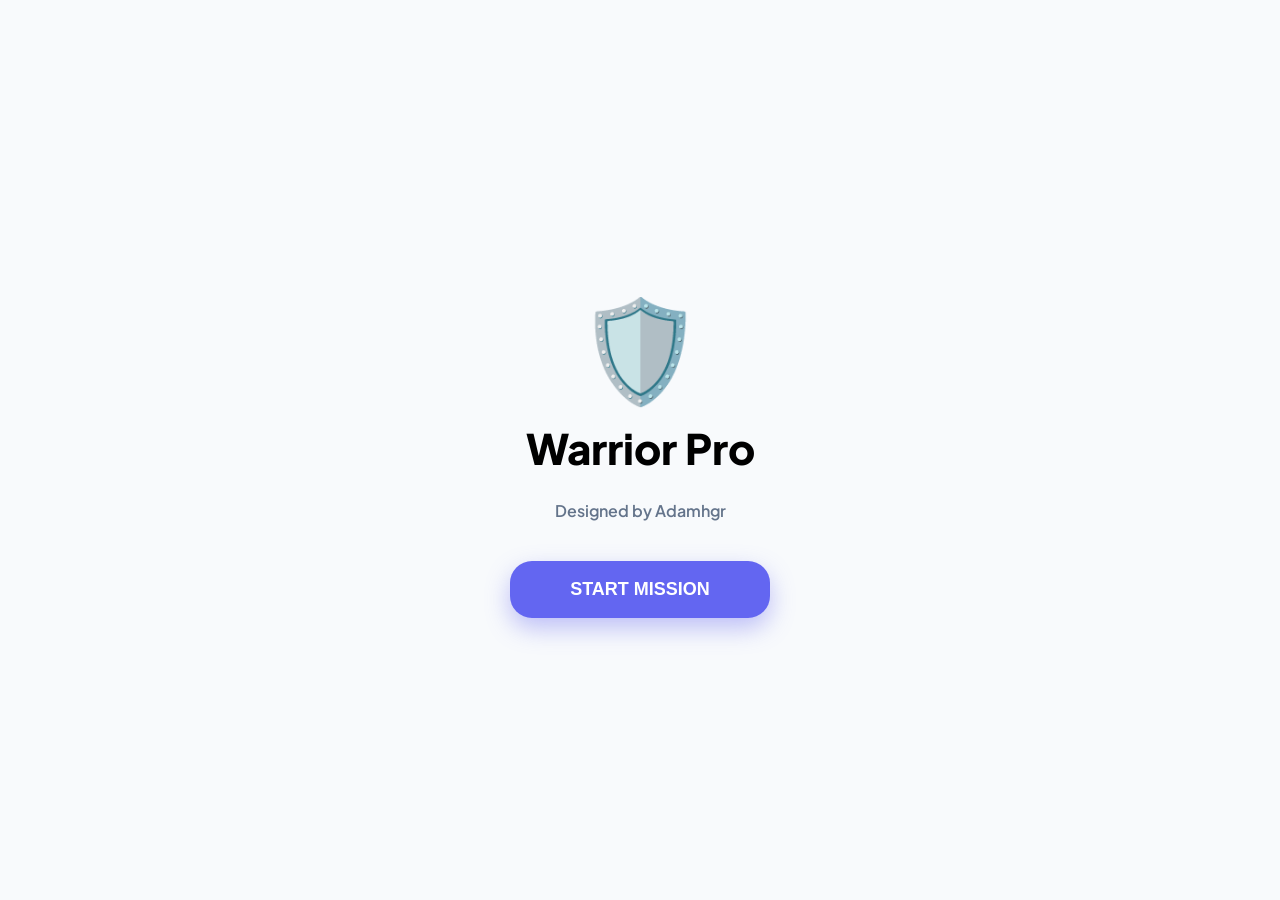
==== index.html @ fe3baeef "Rename Index.html to index.html" ====
<!DOCTYPE html>
<html lang="en" id="main-html">
<head>
    <meta charset="UTF-8">
    <meta name="viewport" content="width=device-width, initial-scale=1.0, maximum-scale=1.0, user-scalable=no, viewport-fit=cover">
    <title>Warrior Tasks Pro | Adamhgr</title>
    <link href="https://fonts.googleapis.com/css2?family=Plus+Jakarta+Sans:wght@400;600;700;800&display=swap" rel="stylesheet">
    <link rel="stylesheet" href="https://cdnjs.cloudflare.com/ajax/libs/animate.css/4.1.1/animate.min.css"/>
    <style>
        :root {
            --primary: #6366f1;
            --bg: #f8fafc;
            --card: #ffffff;
            --text-main: #0f172a;
            --text-sub: #64748b;
            --border: #e2e8f0;
            --success: #10b981;
            --danger: #ef4444;
        }

        .dark-theme {
            --bg: #0f172a;
            --card: #1e293b;
            --text-main: #f8fafc;
            --text-sub: #94a3b8;
            --border: #334155;
        }

        html, body {
            margin: 0; padding: 0; width: 100%; height: 100%;
            background-color: var(--bg); overflow: hidden; position: fixed;
            font-family: 'Plus Jakarta Sans', sans-serif; transition: 0.5s;
        }

        /* شاشة الترحيب */
        #welcome-screen {
            position: fixed; inset: 0; background: var(--bg); z-index: 10000;
            display: flex; flex-direction: column; justify-content: center; align-items: center;
            text-align: center; padding: 40px;
        }

        .btn-start { background: var(--primary); color: white; border: none; padding: 18px 60px; border-radius: 22px; font-size: 18px; font-weight: 800; cursor: pointer; box-shadow: 0 10px 25px rgba(99,102,241,0.4); }

        .app-shell { height: 100vh; display: flex; flex-direction: column; padding-top: env(safe-area-inset-top); }

        /* صفحة البريميوم */
        #premiumModal {
            position: fixed; inset: 0; background: linear-gradient(135deg, #4f46e5 0%, #7c3aed 100%);
            z-index: 5000; display: none; flex-direction: column; color: white; padding: 40px 20px; text-align: center; overflow-y: auto;
        }

        .premium-card { background: rgba(255, 255, 255, 0.15); backdrop-filter: blur(20px); border-radius: 35px; border: 1px solid rgba(255,255,255,0.3); padding: 30px; margin-top: 20px; }

        /* الفلاتر وشريط التقدم */
        .filter-wrapper { display: flex; gap: 10px; overflow-x: auto; padding: 10px 20px; scrollbar-width: none; }
        .chip { padding: 8px 20px; background: var(--card); border: 1px solid var(--border); border-radius: 14px; font-size: 12px; font-weight: 700; color: var(--text-sub); white-space: nowrap; transition: 0.3s; }
        .chip.active { background: var(--primary); color: white; border-color: var(--primary); transform: scale(1.1); }
        .progress-container { background: linear-gradient(135deg, #818cf8, #6366f1); padding: 22px; border-radius: 28px; color: white; margin: 0 20px 20px; box-shadow: 0 12px 30px rgba(99, 102, 241, 0.3); }
        .progress-bar-bg { background: rgba(255,255,255,0.2); height: 10px; border-radius: 10px; margin-top: 15px; overflow: hidden; }
        .progress-fill { background: white; height: 100%; border-radius: 10px; transition: width 1s ease; width: 0%; }

        /* المهام */
        .task-card { background: var(--card); border-radius: 24px; padding: 20px; margin: 0 20px 14px; display: flex; justify-content: space-between; align-items: center; border: 1px solid var(--border); transition: 0.4s ease; }

        /* النوافذ والتحكم */
        .nav { position: fixed; bottom: 0; width: 100%; height: 90px; background: var(--card); border-top: 1px solid var(--border); display: flex; justify-content: space-around; align-items: center; padding-bottom: env(safe-area-inset-bottom); z-index: 1000; }
        .nav-item { text-align: center; color: var(--text-sub); font-size: 11px; font-weight: 700; cursor: pointer; }
        .nav-item.active { color: var(--primary); transform: translateY(-5px); }

        .modal { display: none; position: fixed; inset: 0; background: rgba(0,0,0,0.6); z-index: 2000; align-items: flex-end; backdrop-filter: blur(5px); }
        .modal-content { background: var(--card); width: 100%; padding: 35px; border-radius: 40px 40px 0 0; box-sizing: border-box; color: var(--text-main); }

        input, select { width: 100%; padding: 16px; border-radius: 18px; border: 1px solid var(--border); background: var(--bg); color: var(--text-main); font-family: inherit; margin-top: 10px; outline: none; }

        .btn-done { background: var(--success); color: white; border: none; padding: 12px 24px; border-radius: 16px; font-size: 13px; font-weight: 800; cursor: pointer; }
        .fab { position: fixed; right: 25px; bottom: 120px; width: 68px; height: 68px; background: var(--primary); border-radius: 25px; display: flex; justify-content: center; align-items: center; color: white; font-size: 35px; box-shadow: 0 15px 35px rgba(99,102,241,0.4); z-index: 900; border: none; }

        /* الحقوق Adamhgr */
        .copyright {
            text-align: center; font-size: 10px; color: var(--text-sub); 
            font-weight: 700; margin-bottom: 100px; letter-spacing: 1px;
            opacity: 0.6;
        }

        #success-anim { position: fixed; top: 20%; left: 50%; transform: translateX(-50%); background: var(--success); color: white; padding: 18px 35px; border-radius: 50px; font-weight: 800; z-index: 9999; display: none; }
    </style>
</head>
<body>

    <div id="welcome-screen">
        <div class="welcome-logo animate__animated animate__bounceIn" style="font-size: 100px;">🛡️</div>
        <h1 class="animate__animated animate__fadeInUp" style="font-size: 42px; font-weight: 900; margin: 10px 0;">Warrior Pro</h1>
        <p class="animate__animated animate__fadeInUp animate__delay-1s" style="color: var(--text-sub); margin-bottom: 40px; font-weight: 600;">Designed by Adamhgr</p>
        <button class="btn-start animate__animated animate__zoomIn animate__delay-2s" onclick="startApp()">START MISSION</button>
    </div>

    <div id="success-anim" class="animate__animated">🔥 LEGENDARY! 🔥</div>

    <div class="app-shell" id="app-content" style="display:none;">
        <header style="padding: 35px 25px 15px;" class="animate__animated animate__fadeInDown">
            <span style="color: var(--primary); font-weight: 800; font-size: 12px; letter-spacing: 3px;">WARRIOR MODE ⚔️</span>
            <h1 style="margin:0; font-size: 34px; font-weight: 900; color: var(--text-main);">Missions</h1>
        </header>

        <div class="filter-wrapper animate__animated animate__fadeInRight">
            <div class="chip active" onclick="filterTasks('All', this)">All</div>
            <div class="chip" onclick="filterTasks('Work', this)">Work</div>
            <div class="chip" onclick="filterTasks('Health', this)">Health</div>
            <div class="chip" onclick="filterTasks('Study', this)">Study</div>
        </div>

        <div style="flex: 1; overflow-y: auto; padding-bottom: 20px;">
            <div class="progress-container animate__animated animate__zoomIn">
                <div style="display:flex; justify-content:space-between; font-weight: 900;">
                    <span>Conquest Rank</span>
                    <span id="progress-percent">0%</span>
                </div>
                <div class="progress-bar-bg"><div id="progress-fill" class="progress-fill"></div></div>
            </div>
            
            <div id="task-list"></div>

            <div class="copyright animate__animated animate__fadeIn">© 2026 ADAMHGR. ALL RIGHTS RESERVED.</div>
        </div>

        <button class="fab animate__animated animate__bounceInUp" onclick="showModal('addModal')">＋</button>

        <nav class="nav">
            <div class="nav-item active">🏠<br>Home</div>
            <div class="nav-item" onclick="togglePremium(true)">💎<br>Premium</div>
            <div class="nav-item" onclick="showModal('settingsModal')">⚙️<br>Settings</div>
        </nav>
    </div>

    <div id="premiumModal" class="animate__animated">
        <div style="text-align: left;"><button onclick="togglePremium(false)" style="background:none; border:none; color:white; font-size:45px;">×</button></div>
        <div style="font-size: 100px; margin-bottom: 20px;" class="animate__animated animate__pulse animate__infinite">👑</div>
        <h1 style="font-size: 45px; font-weight: 900;">Elite Warrior</h1>
        <div class="premium-card">
            <div style="font-size: 50px; font-weight: 900;">150 EGP</div>
            <p>Lifetime access for Adamhgr fans</p>
            <div style="background: rgba(255,255,255,0.2); padding: 25px; border-radius: 25px; margin: 25px 0;">
                <span style="font-size: 26px; font-weight: 900; display: block;">01062809046</span>
            </div>
            <button onclick="togglePremium(false)" style="width: 100%; background: white; color: #4f46e5; border: none; padding: 20px; border-radius: 20px; font-weight: 900;">Confirm Upgrade</button>
        </div>
    </div>

    <div id="addModal" class="modal"><div class="modal-content animate__animated animate__slideInUp">
        <h2 style="margin:0 0 10px; font-weight:900;">New Goal</h2>
        <input type="text" id="taskInput" placeholder="Mission Name">
        <select id="taskCat"><option value="General">General</option><option value="Work">Work</option><option value="Health">Health</option><option value="Study">Study</option></select>
        <input type="time" id="taskTime">
        <div style="display:flex; align-items:center; gap:12px; margin:25px 0;"><input type="checkbox" id="taskRepeat" style="width:24px; height:24px;"><label style="font-weight:700;">Daily Repeat</label></div>
        <button onclick="addTask()" style="background:var(--primary); color:white; width:100%; padding:20px; border:none; border-radius:20px; font-weight:900;">SET MISSION</button>
    </div></div>

    <div id="settingsModal" class="modal"><div class="modal-content">
        <h2>Settings</h2>
        <button onclick="toggleDark()" style="width:100%; padding:18px; border-radius:18px; border:1px solid var(--border); background:var(--bg); color:var(--text-main); font-weight:800; margin-bottom: 15px;">Change Theme</button>
        <button onclick="resetData()" style="width:100%; background:var(--danger); color:white; padding:18px; border-radius:18px; border:none; font-weight:800;">Wipe Data</button>
    </div></div>

    <script>
        let tasks = JSON.parse(localStorage.getItem('tasks_v13')) || [];
        let isDark = localStorage.getItem('isDarkV13') === 'true';
        let currentFilter = 'All';

        const playSuccessSound = () => {
            const context = new (window.AudioContext || window.webkitAudioContext)();
            const osc = context.createOscillator();
            const gain = context.createGain();
            osc.connect(gain); gain.connect(context.destination);
            osc.type = 'triangle';
            osc.frequency.setValueAtTime(523.25, context.currentTime);
            osc.frequency.exponentialRampToValueAtTime(880, context.currentTime + 0.1);
            gain.gain.setValueAtTime(0.1, context.currentTime);
            gain.gain.exponentialRampToValueAtTime(0.01, context.currentTime + 0.3);
            osc.start(); osc.stop(context.currentTime + 0.3);
        };

        window.onload = () => {
            if(isDark) document.getElementById('main-html').classList.add('dark-theme');
            if(localStorage.getItem('welcomed_v13')) {
                document.getElementById('welcome-screen').style.display = 'none';
                document.getElementById('app-content').style.display = 'flex';
            }
            render();
        };

        function startApp() {
            localStorage.setItem('welcomed_v13', 'true');
            const screen = document.getElementById('welcome-screen');
            screen.classList.add('animate__animated', 'animate__fadeOut');
            setTimeout(() => { screen.style.display = 'none'; document.getElementById('app-content').style.display = 'flex'; }, 600);
        }

        function showModal(id) { document.getElementById(id).style.display = 'flex'; }
        function hideModals() { document.querySelectorAll('.modal').forEach(m => m.style.display = 'none'); }

        function togglePremium(show) {
            const p = document.getElementById('premiumModal');
            if(show) { p.style.display = 'flex'; p.classList.add('animate__fadeInUp'); p.classList.remove('animate__fadeOutDown'); }
            else { p.classList.add('animate__fadeOutDown'); setTimeout(() => p.style.display = 'none', 500); }
        }

        function toggleDark() {
            isDark = !isDark;
            document.getElementById('main-html').classList.toggle('dark-theme');
            localStorage.setItem('isDarkV13', isDark);
            hideModals();
        }

        function filterTasks(cat, el) {
            currentFilter = cat;
            document.querySelectorAll('.chip').forEach(c => c.classList.remove('active'));
            el.classList.add('active');
            render();
        }

        function addTask() {
            const val = document.getElementById('taskInput').value;
            if(!val) return;
            tasks.push({ text: val, cat: document.getElementById('taskCat').value, time: document.getElementById('taskTime').value || '--:--', repeat: document.getElementById('taskRepeat').checked, done: false, id: Date.now() });
            document.getElementById('taskInput').value = '';
            hideModals();
            render();
        }

        function completeTask(id) {
            const idx = tasks.findIndex(t => t.id === id);
            tasks[idx].done = true;
            playSuccessSound();
            const anim = document.getElementById('success-anim');
            anim.style.display = 'block';
            anim.classList.add('animate__bounceIn');
            setTimeout(() => { 
                anim.classList.replace('animate__bounceIn', 'animate__fadeOutUp'); 
                setTimeout(() => { anim.style.display = 'none'; anim.classList.remove('animate__fadeOutUp'); }, 500); 
            }, 1200);
            render();
        }

        function deleteTask(id, el) {
            el.closest('.task-card').classList.add('animate__animated', 'animate__fadeOutRight');
            setTimeout(() => { tasks = tasks.filter(t => t.id !== id); render(); }, 400);
        }

        function render() {
            const list = document.getElementById('task-list');
            list.innerHTML = '';
            const filtered = currentFilter === 'All' ? tasks : tasks.filter(t => t.cat === currentFilter);
            filtered.forEach((t) => {
                list.innerHTML += `
                    <div class="task-card animate__animated animate__fadeInUp">
                        <div style="flex:1">
                            <span class="cat-tag">${t.cat}</span>
                            <div style="font-weight:800; margin-top:10px; font-size:17px; ${t.done ? 'text-decoration:line-through; opacity:0.4;' : ''}">${t.text}</div>
                            <div style="font-size:11px; color:var(--text-sub); margin-top:6px; font-weight:700;">⏰ ${t.time} ${t.repeat ? ' • 🔄 DAILY' : ''}</div>
                        </div>
                        <div style="display:flex; align-items:center; gap: 12px;">
                            ${!t.done ? `<button class="btn-done" onclick="completeTask(${t.id})">Done</button>` : '⭐'}
                            <button onclick="deleteTask(${t.id}, this)" style="background:none; border:none; color:var(--danger); font-size:26px;">×</button>
                        </div>
                    </div>`;
            });
            const totalDone = tasks.filter(t => t.done).length;
            const percent = tasks.length ? Math.round((totalDone/tasks.length)*100) : 0;
            document.getElementById('progress-percent').innerText = percent + '%';
            document.getElementById('progress-fill').style.width = percent + '%';
            localStorage.setItem('tasks_v13', JSON.stringify(tasks));
        }

        function resetData() { if(confirm("Are you sure?")) { localStorage.clear(); location.reload(); } }
    </script>
</body>
</html>
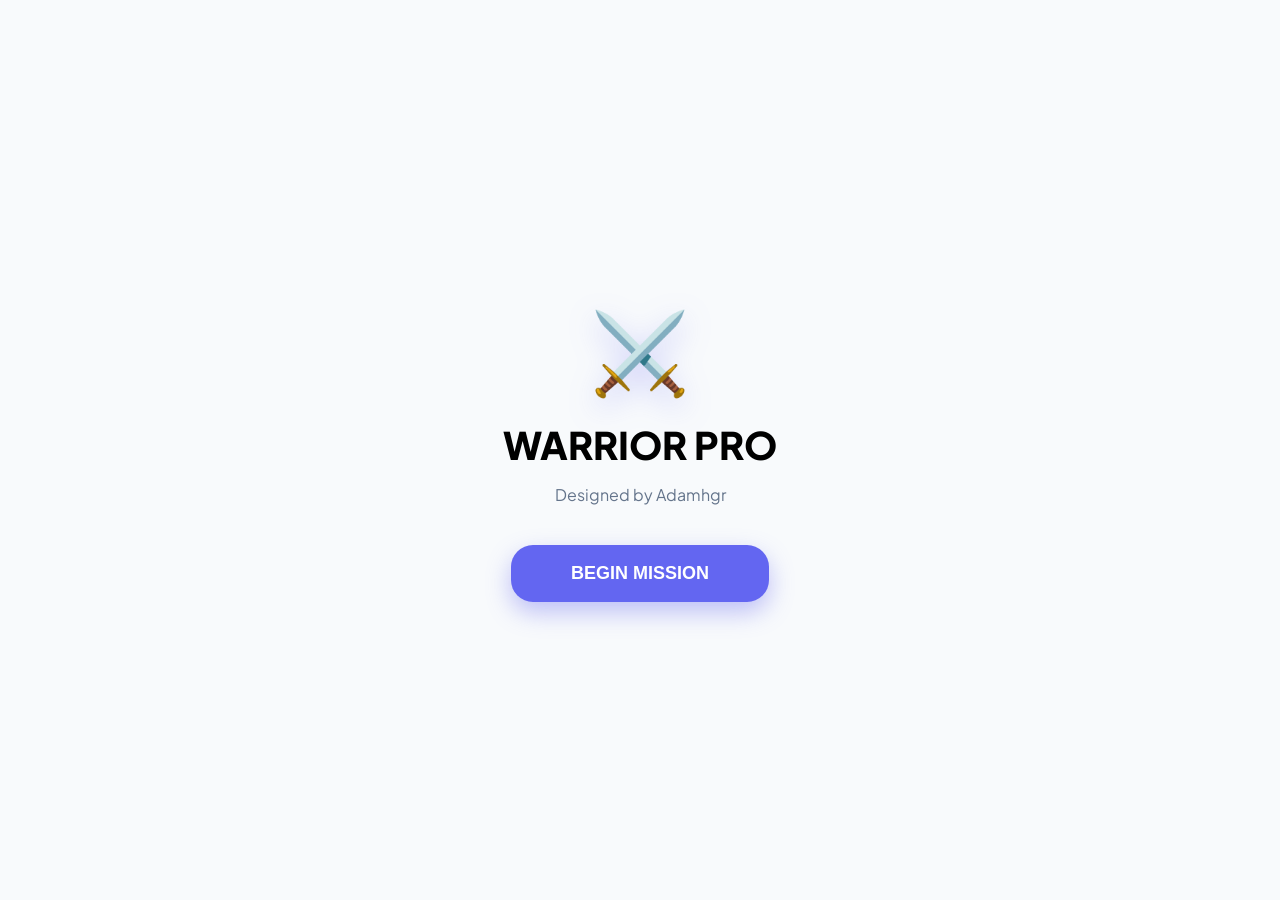
==== commit e53699b4: "Rename finshed(phone edtion)-3.html to index.html" ====
--- a/index.html
+++ b/index.html
@@ -16,6 +16,8 @@
             --border: #e2e8f0;
             --success: #10b981;
             --danger: #ef4444;
+            --warning: #f59e0b;
+            --premium-gradient: linear-gradient(135deg, #4f46e5 0%, #7c3aed 100%);
         }
 
         .dark-theme {
@@ -32,197 +34,353 @@
             font-family: 'Plus Jakarta Sans', sans-serif; transition: 0.5s;
         }
 
-        /* شاشة الترحيب */
+        #alarm-screen {
+            position: fixed; inset: 0; background: var(--primary); z-index: 30000;
+            display: none; flex-direction: column; justify-content: center; align-items: center;
+            color: white; text-align: center; padding: 20px;
+        }
+        .alarm-btn { 
+            background: white; color: var(--primary); border: none; padding: 15px 40px; 
+            border-radius: 20px; font-weight: 900; margin-top: 25px; cursor: pointer;
+        }
+
+        #app-notification {
+            position: fixed; top: -100px; left: 20px; right: 20px;
+            background: var(--warning); color: white; padding: 15px 20px;
+            border-radius: 20px; z-index: 11000; display: flex; align-items: center;
+            gap: 12px; box-shadow: 0 15px 30px rgba(245, 158, 11, 0.3);
+            transition: 0.5s cubic-bezier(0.175, 0.885, 0.32, 1.275);
+            font-weight: 700; font-size: 14px;
+        }
+        #app-notification.show { top: 60px; }
+
         #welcome-screen {
             position: fixed; inset: 0; background: var(--bg); z-index: 10000;
             display: flex; flex-direction: column; justify-content: center; align-items: center;
             text-align: center; padding: 40px;
         }
 
+        .welcome-logo { font-size: 80px; margin-bottom: 20px; filter: drop-shadow(0 10px 15px rgba(99,102,241,0.3)); }
         .btn-start { background: var(--primary); color: white; border: none; padding: 18px 60px; border-radius: 22px; font-size: 18px; font-weight: 800; cursor: pointer; box-shadow: 0 10px 25px rgba(99,102,241,0.4); }
 
+        #premium-page {
+            position: fixed; inset: 0; background: var(--premium-gradient);
+            z-index: 5000; display: none; flex-direction: column; color: white;
+            padding: 40px 25px; text-align: center; overflow-y: auto;
+        }
+
+        .premium-card {
+            background: rgba(255, 255, 255, 0.1); backdrop-filter: blur(20px);
+            border-radius: 35px; border: 1px solid rgba(255,255,255,0.2);
+            padding: 30px; margin-top: 30px; box-shadow: 0 25px 50px rgba(0,0,0,0.2);
+        }
+
         .app-shell { height: 100vh; display: flex; flex-direction: column; padding-top: env(safe-area-inset-top); }
 
-        /* صفحة البريميوم */
-        #premiumModal {
-            position: fixed; inset: 0; background: linear-gradient(135deg, #4f46e5 0%, #7c3aed 100%);
-            z-index: 5000; display: none; flex-direction: column; color: white; padding: 40px 20px; text-align: center; overflow-y: auto;
-        }
-
-        .premium-card { background: rgba(255, 255, 255, 0.15); backdrop-filter: blur(20px); border-radius: 35px; border: 1px solid rgba(255,255,255,0.3); padding: 30px; margin-top: 20px; }
-
-        /* الفلاتر وشريط التقدم */
         .filter-wrapper { display: flex; gap: 10px; overflow-x: auto; padding: 10px 20px; scrollbar-width: none; }
-        .chip { padding: 8px 20px; background: var(--card); border: 1px solid var(--border); border-radius: 14px; font-size: 12px; font-weight: 700; color: var(--text-sub); white-space: nowrap; transition: 0.3s; }
+        .chip { padding: 8px 20px; background: var(--card); border: 1px solid var(--border); border-radius: 14px; font-size: 12px; font-weight: 700; color: var(--text-sub); white-space: nowrap; transition: 0.3s; cursor: pointer; }
         .chip.active { background: var(--primary); color: white; border-color: var(--primary); transform: scale(1.1); }
-        .progress-container { background: linear-gradient(135deg, #818cf8, #6366f1); padding: 22px; border-radius: 28px; color: white; margin: 0 20px 20px; box-shadow: 0 12px 30px rgba(99, 102, 241, 0.3); }
+
+        .progress-container { 
+            background: linear-gradient(135deg, #818cf8, #6366f1); padding: 22px; 
+            border-radius: 28px; color: white; margin: 0 20px 20px; 
+            box-shadow: 0 12px 30px rgba(99, 102, 241, 0.3);
+        }
+
         .progress-bar-bg { background: rgba(255,255,255,0.2); height: 10px; border-radius: 10px; margin-top: 15px; overflow: hidden; }
-        .progress-fill { background: white; height: 100%; border-radius: 10px; transition: width 1s ease; width: 0%; }
-
-        /* المهام */
-        .task-card { background: var(--card); border-radius: 24px; padding: 20px; margin: 0 20px 14px; display: flex; justify-content: space-between; align-items: center; border: 1px solid var(--border); transition: 0.4s ease; }
-
-        /* النوافذ والتحكم */
-        .nav { position: fixed; bottom: 0; width: 100%; height: 90px; background: var(--card); border-top: 1px solid var(--border); display: flex; justify-content: space-around; align-items: center; padding-bottom: env(safe-area-inset-bottom); z-index: 1000; }
-        .nav-item { text-align: center; color: var(--text-sub); font-size: 11px; font-weight: 700; cursor: pointer; }
+        .progress-fill { background: white; height: 100%; border-radius: 10px; transition: width 1s cubic-bezier(0.175, 0.885, 0.32, 1.275); width: 0%; }
+
+        .task-card { 
+            background: var(--card); border-radius: 24px; padding: 20px; 
+            margin: 0 20px 14px; display: flex; justify-content: space-between; 
+            align-items: center; border: 1px solid var(--border); 
+            transition: 0.3s;
+        }
+        .cat-tag { font-size: 10px; font-weight: 800; text-transform: uppercase; color: var(--primary); letter-spacing: 1px; margin-bottom: 5px; display: inline-block; }
+        .task-note { font-size: 12px; color: var(--text-sub); margin-top: 4px; font-style: italic; opacity: 0.8; }
+
+        .nav { 
+            position: fixed; bottom: 0; width: 100%; height: 90px; 
+            background: var(--card); border-top: 1px solid var(--border); 
+            display: flex; justify-content: space-around; align-items: center; 
+            padding-bottom: env(safe-area-inset-bottom); z-index: 1000;
+        }
+        .nav-item { text-align: center; color: var(--text-sub); font-size: 11px; font-weight: 700; cursor: pointer; transition: 0.3s; }
         .nav-item.active { color: var(--primary); transform: translateY(-5px); }
 
-        .modal { display: none; position: fixed; inset: 0; background: rgba(0,0,0,0.6); z-index: 2000; align-items: flex-end; backdrop-filter: blur(5px); }
-        .modal-content { background: var(--card); width: 100%; padding: 35px; border-radius: 40px 40px 0 0; box-sizing: border-box; color: var(--text-main); }
-
-        input, select { width: 100%; padding: 16px; border-radius: 18px; border: 1px solid var(--border); background: var(--bg); color: var(--text-main); font-family: inherit; margin-top: 10px; outline: none; }
-
-        .btn-done { background: var(--success); color: white; border: none; padding: 12px 24px; border-radius: 16px; font-size: 13px; font-weight: 800; cursor: pointer; }
-        .fab { position: fixed; right: 25px; bottom: 120px; width: 68px; height: 68px; background: var(--primary); border-radius: 25px; display: flex; justify-content: center; align-items: center; color: white; font-size: 35px; box-shadow: 0 15px 35px rgba(99,102,241,0.4); z-index: 900; border: none; }
-
-        /* الحقوق Adamhgr */
-        .copyright {
-            text-align: center; font-size: 10px; color: var(--text-sub); 
-            font-weight: 700; margin-bottom: 100px; letter-spacing: 1px;
-            opacity: 0.6;
-        }
-
-        #success-anim { position: fixed; top: 20%; left: 50%; transform: translateX(-50%); background: var(--success); color: white; padding: 18px 35px; border-radius: 50px; font-weight: 800; z-index: 9999; display: none; }
+        .modal { 
+            display: none; position: fixed; inset: 0; 
+            background: rgba(0,0,0,0.6); z-index: 2000; 
+            align-items: flex-end; backdrop-filter: blur(8px);
+        }
+        .modal-content { 
+            background: var(--card); width: 100%; padding: 35px; 
+            border-radius: 40px 40px 0 0; box-sizing: border-box; 
+            color: var(--text-main);
+        }
+
+        input, select, textarea { 
+            width: 100%; padding: 18px; border-radius: 20px; 
+            border: 1px solid var(--border); background: var(--bg); 
+            color: var(--text-main); font-family: inherit; margin-top: 10px; 
+            outline: none; transition: 0.3s; resize: none;
+        }
+
+        .fab { 
+            position: fixed; right: 25px; bottom: 120px; width: 68px; height: 68px; 
+            background: var(--primary); border-radius: 25px; display: flex; 
+            justify-content: center; align-items: center; color: white; 
+            font-size: 35px; box-shadow: 0 15px 35px rgba(99,102,241,0.4); 
+            z-index: 900; border: none; cursor: pointer;
+        }
+
+        #success-anim { 
+            position: fixed; top: 15%; left: 50%; transform: translateX(-50%); 
+            background: var(--success); color: white; padding: 15px 30px; 
+            border-radius: 50px; font-weight: 800; z-index: 9999; display: none;
+        }
     </style>
 </head>
 <body>
 
+    <div id="alarm-screen" class="animate__animated">
+        <div style="font-size: 80px;">⏰</div>
+        <h1 id="alarm-title" style="margin: 10px 0;">Mission Time!</h1>
+        <p id="alarm-desc" style="font-size: 18px; opacity: 0.9;">Take action now.</p>
+        <button class="alarm-btn" onclick="dismissAlarm()">I'M ON IT!</button>
+    </div>
+
+    <div id="app-notification">
+        <span>⚠️</span>
+        <span id="notif-text">Quest starting soon!</span>
+    </div>
+
     <div id="welcome-screen">
-        <div class="welcome-logo animate__animated animate__bounceIn" style="font-size: 100px;">🛡️</div>
-        <h1 class="animate__animated animate__fadeInUp" style="font-size: 42px; font-weight: 900; margin: 10px 0;">Warrior Pro</h1>
-        <p class="animate__animated animate__fadeInUp animate__delay-1s" style="color: var(--text-sub); margin-bottom: 40px; font-weight: 600;">Designed by Adamhgr</p>
-        <button class="btn-start animate__animated animate__zoomIn animate__delay-2s" onclick="startApp()">START MISSION</button>
-    </div>
-
-    <div id="success-anim" class="animate__animated">🔥 LEGENDARY! 🔥</div>
+        <div class="welcome-logo animate__animated animate__bounceIn">⚔️</div>
+        <h1 class="animate__animated animate__fadeInUp" style="font-size: 38px; font-weight: 900; margin: 0;">WARRIOR PRO</h1>
+        <p class="animate__animated animate__fadeInUp animate__delay-1s" style="color: var(--text-sub); margin-bottom: 40px;">Designed by Adamhgr</p>
+        <button class="btn-start animate__animated animate__zoomIn animate__delay-2s" onclick="startApp()">BEGIN MISSION</button>
+    </div>
+
+    <div id="premium-page" class="animate__animated">
+        <div style="text-align: right;"><button onclick="togglePremium(false)" style="background:none; border:none; color:white; font-size:40px;">&times;</button></div>
+        <div class="animate__animated animate__pulse animate__infinite" style="font-size: 80px;">👑</div>
+        <h1 style="font-size: 40px; font-weight: 900; margin-top: 10px;">Warrior Elite</h1>
+        <div class="premium-card animate__animated animate__fadeInUp">
+            <p style="font-weight: 600;">Contact Adamhgr for Lifetime Access</p>
+            <button onclick="alert('Contact Adamhgr: 01062809046')" style="width: 100%; background: white; color: #4f46e5; border: none; padding: 20px; border-radius: 20px; font-weight: 900; cursor: pointer; margin-top: 10px;">UPGRADE NOW</button>
+        </div>
+    </div>
+
+    <div id="success-anim">🔥 MISSION ACCOMPLISHED!</div>
 
     <div class="app-shell" id="app-content" style="display:none;">
         <header style="padding: 35px 25px 15px;" class="animate__animated animate__fadeInDown">
-            <span style="color: var(--primary); font-weight: 800; font-size: 12px; letter-spacing: 3px;">WARRIOR MODE ⚔️</span>
-            <h1 style="margin:0; font-size: 34px; font-weight: 900; color: var(--text-main);">Missions</h1>
+            <span style="color: var(--primary); font-weight: 800; font-size: 11px; letter-spacing: 3px;">WARRIOR MODE</span>
+            <h1 style="margin:0; font-size: 34px; font-weight: 900; color: var(--text-main);">Daily Quests</h1>
         </header>
 
         <div class="filter-wrapper animate__animated animate__fadeInRight">
             <div class="chip active" onclick="filterTasks('All', this)">All</div>
+            <div class="chip" onclick="filterTasks('Shopping', this)">Shopping 🛒</div>
             <div class="chip" onclick="filterTasks('Work', this)">Work</div>
             <div class="chip" onclick="filterTasks('Health', this)">Health</div>
             <div class="chip" onclick="filterTasks('Study', this)">Study</div>
         </div>
 
-        <div style="flex: 1; overflow-y: auto; padding-bottom: 20px;">
+        <div style="flex: 1; overflow-y: auto; padding-bottom: 120px;">
             <div class="progress-container animate__animated animate__zoomIn">
                 <div style="display:flex; justify-content:space-between; font-weight: 900;">
-                    <span>Conquest Rank</span>
+                    <span>Conquest Progress</span>
                     <span id="progress-percent">0%</span>
                 </div>
                 <div class="progress-bar-bg"><div id="progress-fill" class="progress-fill"></div></div>
             </div>
             
             <div id="task-list"></div>
-
-            <div class="copyright animate__animated animate__fadeIn">© 2026 ADAMHGR. ALL RIGHTS RESERVED.</div>
         </div>
 
         <button class="fab animate__animated animate__bounceInUp" onclick="showModal('addModal')">＋</button>
 
         <nav class="nav">
-            <div class="nav-item active">🏠<br>Home</div>
+            <div class="nav-item active" onclick="location.reload()">🏠<br>Home</div>
             <div class="nav-item" onclick="togglePremium(true)">💎<br>Premium</div>
             <div class="nav-item" onclick="showModal('settingsModal')">⚙️<br>Settings</div>
         </nav>
     </div>
 
-    <div id="premiumModal" class="animate__animated">
-        <div style="text-align: left;"><button onclick="togglePremium(false)" style="background:none; border:none; color:white; font-size:45px;">×</button></div>
-        <div style="font-size: 100px; margin-bottom: 20px;" class="animate__animated animate__pulse animate__infinite">👑</div>
-        <h1 style="font-size: 45px; font-weight: 900;">Elite Warrior</h1>
-        <div class="premium-card">
-            <div style="font-size: 50px; font-weight: 900;">150 EGP</div>
-            <p>Lifetime access for Adamhgr fans</p>
-            <div style="background: rgba(255,255,255,0.2); padding: 25px; border-radius: 25px; margin: 25px 0;">
-                <span style="font-size: 26px; font-weight: 900; display: block;">01062809046</span>
+    <div id="addModal" class="modal" onclick="if(event.target == this) hideModals()">
+        <div class="modal-content animate__animated animate__slideInUp">
+            <h2 style="margin:0; font-weight:900;">Add Quest</h2>
+            <input type="text" id="taskInput" placeholder="What is your mission?">
+            <textarea id="taskNote" placeholder="Add a small note (optional)..." rows="2"></textarea>
+            
+            <div style="display:flex; gap:10px; margin-top: 10px;">
+                <input type="date" id="taskDate" style="flex:1">
+                <input type="time" id="taskTime" style="flex:1">
             </div>
-            <button onclick="togglePremium(false)" style="width: 100%; background: white; color: #4f46e5; border: none; padding: 20px; border-radius: 20px; font-weight: 900;">Confirm Upgrade</button>
+            <select id="taskCat">
+                <option value="General">General</option>
+                <option value="Shopping">Shopping 🛒</option>
+                <option value="Work">Work</option>
+                <option value="Health">Health</option>
+                <option value="Study">Study</option>
+            </select>
+            <button onclick="addTask()" style="background:var(--primary); color:white; width:100%; padding:20px; border:none; border-radius:22px; font-weight:900; margin-top:25px; cursor:pointer;">START QUEST</button>
         </div>
     </div>
 
-    <div id="addModal" class="modal"><div class="modal-content animate__animated animate__slideInUp">
-        <h2 style="margin:0 0 10px; font-weight:900;">New Goal</h2>
-        <input type="text" id="taskInput" placeholder="Mission Name">
-        <select id="taskCat"><option value="General">General</option><option value="Work">Work</option><option value="Health">Health</option><option value="Study">Study</option></select>
-        <input type="time" id="taskTime">
-        <div style="display:flex; align-items:center; gap:12px; margin:25px 0;"><input type="checkbox" id="taskRepeat" style="width:24px; height:24px;"><label style="font-weight:700;">Daily Repeat</label></div>
-        <button onclick="addTask()" style="background:var(--primary); color:white; width:100%; padding:20px; border:none; border-radius:20px; font-weight:900;">SET MISSION</button>
-    </div></div>
-
-    <div id="settingsModal" class="modal"><div class="modal-content">
-        <h2>Settings</h2>
-        <button onclick="toggleDark()" style="width:100%; padding:18px; border-radius:18px; border:1px solid var(--border); background:var(--bg); color:var(--text-main); font-weight:800; margin-bottom: 15px;">Change Theme</button>
-        <button onclick="resetData()" style="width:100%; background:var(--danger); color:white; padding:18px; border-radius:18px; border:none; font-weight:800;">Wipe Data</button>
-    </div></div>
+    <div id="settingsModal" class="modal" onclick="if(event.target == this) hideModals()">
+        <div class="modal-content animate__animated animate__slideInUp">
+            <h2 style="margin-bottom:20px;">Settings</h2>
+            <button onclick="toggleDark()" style="width:100%; padding:18px; border-radius:18px; border:1px solid var(--border); background:var(--bg); color:var(--text-main); font-weight:800; margin-bottom: 15px;">Toggle Dark Mode</button>
+            <button onclick="resetData()" style="width:100%; background:var(--danger); color:white; padding:18px; border-radius:18px; border:none; font-weight:800;">Wipe All Data</button>
+        </div>
+    </div>
 
     <script>
-        let tasks = JSON.parse(localStorage.getItem('tasks_v13')) || [];
-        let isDark = localStorage.getItem('isDarkV13') === 'true';
-        let currentFilter = 'All';
-
-        const playSuccessSound = () => {
-            const context = new (window.AudioContext || window.webkitAudioContext)();
-            const osc = context.createOscillator();
-            const gain = context.createGain();
-            osc.connect(gain); gain.connect(context.destination);
-            osc.type = 'triangle';
-            osc.frequency.setValueAtTime(523.25, context.currentTime);
-            osc.frequency.exponentialRampToValueAtTime(880, context.currentTime + 0.1);
-            gain.gain.setValueAtTime(0.1, context.currentTime);
-            gain.gain.exponentialRampToValueAtTime(0.01, context.currentTime + 0.3);
-            osc.start(); osc.stop(context.currentTime + 0.3);
-        };
-
-        window.onload = () => {
-            if(isDark) document.getElementById('main-html').classList.add('dark-theme');
-            if(localStorage.getItem('welcomed_v13')) {
-                document.getElementById('welcome-screen').style.display = 'none';
-                document.getElementById('app-content').style.display = 'flex';
+        let tasks = JSON.parse(localStorage.getItem('warrior_tasks_v6')) || [];
+        let notifiedTasks = [];
+        let alarmAudio = null;
+
+        function playSound(type) {
+            const ctx = new (window.AudioContext || window.webkitAudioContext)();
+            const osc = ctx.createOscillator();
+            const gain = ctx.createGain();
+            osc.connect(gain); gain.connect(ctx.destination);
+            
+            if(type === 'victory') {
+                osc.type = 'sine';
+                osc.frequency.setValueAtTime(500, ctx.currentTime);
+                osc.frequency.exponentialRampToValueAtTime(1200, ctx.currentTime + 0.1);
+            } else if(type === 'alarm') {
+                osc.type = 'square';
+                osc.frequency.setValueAtTime(440, ctx.currentTime);
+                gain.gain.setValueAtTime(0.1, ctx.currentTime);
+                return {osc, gain, ctx};
+            } else {
+                osc.type = 'triangle';
+                osc.frequency.setValueAtTime(440, ctx.currentTime);
+                osc.frequency.exponentialRampToValueAtTime(600, ctx.currentTime + 0.2);
             }
-            render();
-        };
+            
+            gain.gain.setValueAtTime(0.1, ctx.currentTime);
+            gain.gain.exponentialRampToValueAtTime(0.01, ctx.currentTime + 0.4);
+            osc.start(); osc.stop(ctx.currentTime + 0.4);
+        }
+
+        function triggerRealAlarm(task) {
+            const screen = document.getElementById('alarm-screen');
+            document.getElementById('alarm-title').innerText = task.text;
+            document.getElementById('alarm-desc').innerText = task.note || "Mission starts now!";
+            screen.style.display = 'flex';
+            screen.className = 'animate__animated animate__fadeIn';
+            
+            alarmAudio = playSound('alarm');
+            alarmAudio.osc.start();
+
+            setTimeout(() => {
+                if(alarmAudio) {
+                    dismissAlarm();
+                }
+            }, 5000);
+        }
+
+        function dismissAlarm() {
+            if(alarmAudio) {
+                alarmAudio.osc.stop();
+                alarmAudio.ctx.close();
+                alarmAudio = null;
+            }
+            const screen = document.getElementById('alarm-screen');
+            screen.className = 'animate__animated animate__fadeOut';
+            setTimeout(() => screen.style.display = 'none', 500);
+        }
+
+        function checkDeadlines() {
+            const now = new Date();
+            const currentHour = now.getHours().toString().padStart(2, '0');
+            const currentMin = now.getMinutes().toString().padStart(2, '0');
+            const currentTimeStr = `${currentHour}:${currentMin}`;
+            const currentDateStr = now.toISOString().split('T')[0];
+
+            tasks.forEach(t => {
+                if(t.done || !t.date || !t.time) return;
+
+                const [year, month, day] = t.date.split('-');
+                const [hours, mins] = t.time.split(':');
+                const taskDate = new Date(year, month - 1, day, hours, mins);
+                
+                const diffMs = taskDate - now;
+                const diffMins = Math.floor(diffMs / 60000);
+
+                if(diffMins <= 60 && diffMins > 0 && !notifiedTasks.includes(t.id + '_pre')) {
+                    showAppNotification(`Get ready! "${t.text}" starts in ${diffMins} mins.`);
+                    notifiedTasks.push(t.id + '_pre');
+                    playSound('alert');
+                }
+
+                if(t.date === currentDateStr && t.time === currentTimeStr && !notifiedTasks.includes(t.id + '_now')) {
+                    triggerRealAlarm(t);
+                    notifiedTasks.push(t.id + '_now');
+                }
+            });
+        }
+
+        function showAppNotification(msg) {
+            const el = document.getElementById('app-notification');
+            document.getElementById('notif-text').innerText = msg;
+            el.classList.add('show');
+            setTimeout(() => el.classList.remove('show'), 6000);
+        }
+
+        setInterval(checkDeadlines, 5000); 
 
         function startApp() {
-            localStorage.setItem('welcomed_v13', 'true');
             const screen = document.getElementById('welcome-screen');
             screen.classList.add('animate__animated', 'animate__fadeOut');
-            setTimeout(() => { screen.style.display = 'none'; document.getElementById('app-content').style.display = 'flex'; }, 600);
+            setTimeout(() => { 
+                screen.style.display = 'none'; 
+                document.getElementById('app-content').style.display = 'flex'; 
+                render();
+            }, 600);
+        }
+
+        function togglePremium(show) {
+            const page = document.getElementById('premium-page');
+            if(show) { page.style.display = 'flex'; page.className = 'animate__animated animate__fadeInUp'; }
+            else { page.className = 'animate__animated animate__fadeOutDown'; setTimeout(() => page.style.display = 'none', 500); }
         }
 
         function showModal(id) { document.getElementById(id).style.display = 'flex'; }
         function hideModals() { document.querySelectorAll('.modal').forEach(m => m.style.display = 'none'); }
 
-        function togglePremium(show) {
-            const p = document.getElementById('premiumModal');
-            if(show) { p.style.display = 'flex'; p.classList.add('animate__fadeInUp'); p.classList.remove('animate__fadeOutDown'); }
-            else { p.classList.add('animate__fadeOutDown'); setTimeout(() => p.style.display = 'none', 500); }
-        }
-
         function toggleDark() {
-            isDark = !isDark;
             document.getElementById('main-html').classList.toggle('dark-theme');
-            localStorage.setItem('isDarkV13', isDark);
             hideModals();
         }
 
-        function filterTasks(cat, el) {
-            currentFilter = cat;
-            document.querySelectorAll('.chip').forEach(c => c.classList.remove('active'));
-            el.classList.add('active');
-            render();
+        function resetData() {
+            if(confirm("Wipe all missions?")) {
+                localStorage.clear();
+                location.reload();
+            }
         }
 
         function addTask() {
             const val = document.getElementById('taskInput').value;
             if(!val) return;
-            tasks.push({ text: val, cat: document.getElementById('taskCat').value, time: document.getElementById('taskTime').value || '--:--', repeat: document.getElementById('taskRepeat').checked, done: false, id: Date.now() });
+            tasks.unshift({
+                id: Date.now(),
+                text: val,
+                note: document.getElementById('taskNote').value,
+                date: document.getElementById('taskDate').value,
+                time: document.getElementById('taskTime').value,
+                cat: document.getElementById('taskCat').value,
+                done: false
+            });
             document.getElementById('taskInput').value = '';
+            document.getElementById('taskNote').value = '';
             hideModals();
             render();
         }
@@ -230,48 +388,49 @@
         function completeTask(id) {
             const idx = tasks.findIndex(t => t.id === id);
             tasks[idx].done = true;
-            playSuccessSound();
+            playSound('victory');
             const anim = document.getElementById('success-anim');
             anim.style.display = 'block';
-            anim.classList.add('animate__bounceIn');
-            setTimeout(() => { 
-                anim.classList.replace('animate__bounceIn', 'animate__fadeOutUp'); 
-                setTimeout(() => { anim.style.display = 'none'; anim.classList.remove('animate__fadeOutUp'); }, 500); 
-            }, 1200);
+            anim.className = 'animate__animated animate__bounceInDown';
+            setTimeout(() => {
+                anim.classList.replace('animate__bounceInDown', 'animate__fadeOutUp');
+                setTimeout(() => anim.style.display = 'none', 500);
+            }, 1000);
             render();
         }
 
         function deleteTask(id, el) {
-            el.closest('.task-card').classList.add('animate__animated', 'animate__fadeOutRight');
-            setTimeout(() => { tasks = tasks.filter(t => t.id !== id); render(); }, 400);
+            el.closest('.task-card').classList.add('animate__animated', 'animate__zoomOut');
+            setTimeout(() => { tasks = tasks.filter(t => t.id !== id); render(); }, 300);
         }
 
         function render() {
             const list = document.getElementById('task-list');
             list.innerHTML = '';
-            const filtered = currentFilter === 'All' ? tasks : tasks.filter(t => t.cat === currentFilter);
-            filtered.forEach((t) => {
+            tasks.forEach(t => {
                 list.innerHTML += `
-                    <div class="task-card animate__animated animate__fadeInUp">
+                    <div class="task-card animate__animated animate__fadeInLeft">
                         <div style="flex:1">
                             <span class="cat-tag">${t.cat}</span>
-                            <div style="font-weight:800; margin-top:10px; font-size:17px; ${t.done ? 'text-decoration:line-through; opacity:0.4;' : ''}">${t.text}</div>
-                            <div style="font-size:11px; color:var(--text-sub); margin-top:6px; font-weight:700;">⏰ ${t.time} ${t.repeat ? ' • 🔄 DAILY' : ''}</div>
+                            <div style="font-weight:800; font-size:17px; ${t.done ? 'text-decoration:line-through; opacity:0.4;' : ''}">${t.text}</div>
+                            ${t.note ? `<div class="task-note">${t.note}</div>` : ''}
+                            <div style="font-size:11px; color:var(--text-sub); margin-top:5px; font-weight:700;">📅 ${t.date || 'No Date'} • ⏰ ${t.time || '--:--'}</div>
                         </div>
-                        <div style="display:flex; align-items:center; gap: 12px;">
-                            ${!t.done ? `<button class="btn-done" onclick="completeTask(${t.id})">Done</button>` : '⭐'}
-                            <button onclick="deleteTask(${t.id}, this)" style="background:none; border:none; color:var(--danger); font-size:26px;">×</button>
+                        <div style="display:flex; align-items:center; gap: 10px;">
+                            ${!t.done ? `<button onclick="completeTask(${t.id})" style="background:var(--success); color:white; border:none; padding:10px 18px; border-radius:12px; font-weight:800; cursor:pointer;">Done</button>` : '⭐'}
+                            <button onclick="deleteTask(${t.id}, this)" style="background:none; border:none; color:var(--danger); font-size:24px; cursor:pointer;">&times;</button>
                         </div>
                     </div>`;
             });
+
             const totalDone = tasks.filter(t => t.done).length;
             const percent = tasks.length ? Math.round((totalDone/tasks.length)*100) : 0;
             document.getElementById('progress-percent').innerText = percent + '%';
             document.getElementById('progress-fill').style.width = percent + '%';
-            localStorage.setItem('tasks_v13', JSON.stringify(tasks));
-        }
-
-        function resetData() { if(confirm("Are you sure?")) { localStorage.clear(); location.reload(); } }
+            localStorage.setItem('warrior_tasks_v6', JSON.stringify(tasks));
+        }
+
+        window.onload = render;
     </script>
 </body>
 </html>
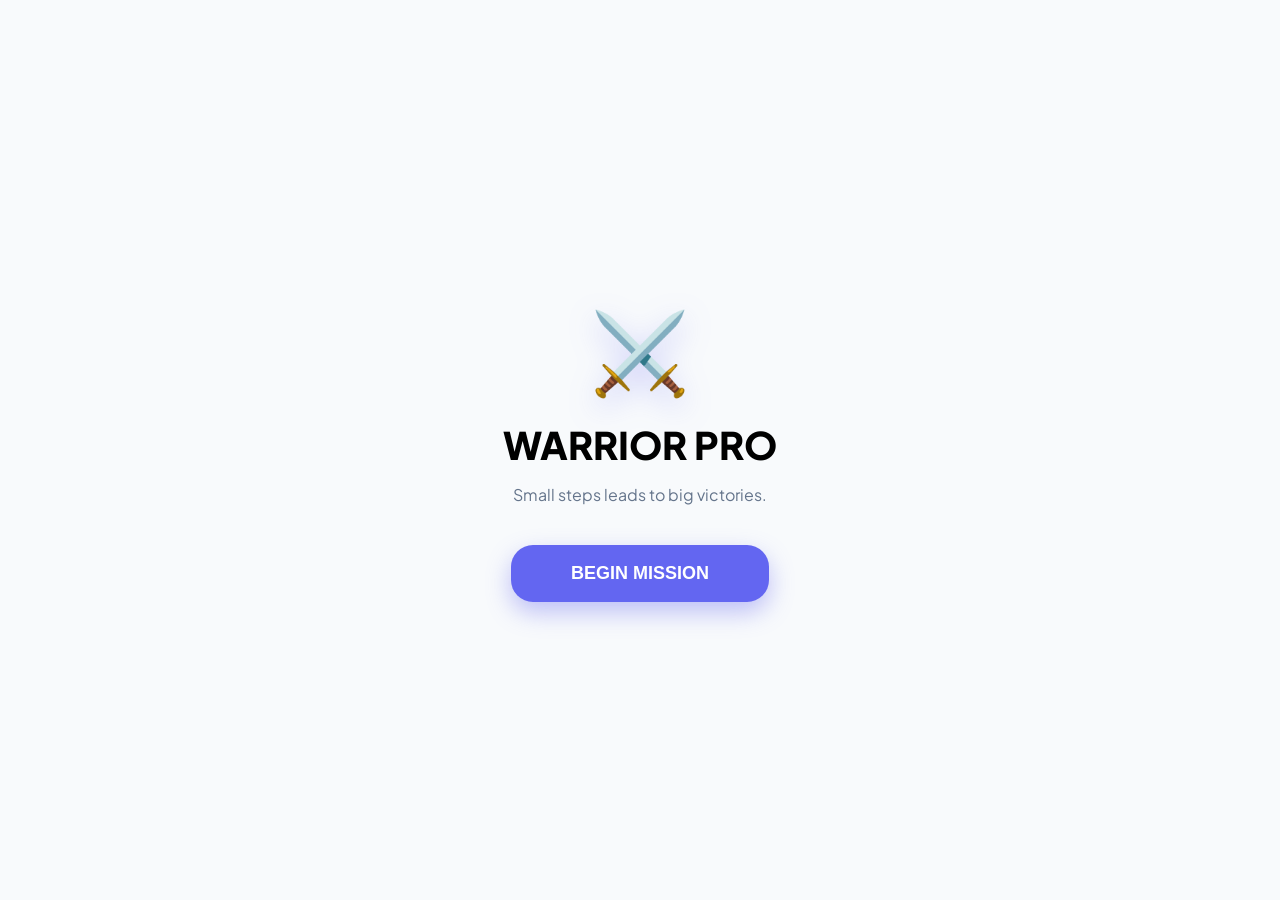
==== commit ff562dc0: "Rename finished phone edition file to index.html" ====
--- a/index.html
+++ b/index.html
@@ -4,7 +4,7 @@
     <meta charset="UTF-8">
     <meta name="viewport" content="width=device-width, initial-scale=1.0, maximum-scale=1.0, user-scalable=no, viewport-fit=cover">
     <title>Warrior Tasks Pro | Adamhgr</title>
-    <link href="https://fonts.googleapis.com/css2?family=Plus+Jakarta+Sans:wght@400;600;700;800&display=swap" rel="stylesheet">
+    <link href="https://fonts.googleapis.com/css2?family=Cairo:wght@400;700;900&family=Plus+Jakarta+Sans:wght@400;600;700;800&display=swap" rel="stylesheet">
     <link rel="stylesheet" href="https://cdnjs.cloudflare.com/ajax/libs/animate.css/4.1.1/animate.min.css"/>
     <style>
         :root {
@@ -28,10 +28,34 @@
             --border: #334155;
         }
 
+        .rtl { direction: rtl; font-family: 'Cairo', sans-serif; }
+        .rtl h1, .rtl h2, .rtl .btn-start, .rtl .fab { font-weight: 900 !important; }
+
         html, body {
             margin: 0; padding: 0; width: 100%; height: 100%;
             background-color: var(--bg); overflow: hidden; position: fixed;
             font-family: 'Plus Jakarta Sans', sans-serif; transition: 0.5s;
+        }
+
+        #stats-page {
+            position: fixed; inset: 0; background: var(--bg); z-index: 4000;
+            display: none; flex-direction: column; overflow-y: auto;
+            padding-bottom: 100px;
+        }
+
+        .stats-card {
+            background: var(--card); border: 1px solid var(--border);
+            padding: 25px; border-radius: 30px; margin: 15px 20px;
+            box-shadow: 0 10px 20px rgba(0,0,0,0.05);
+        }
+
+        .stats-num { font-size: 32px; font-weight: 900; color: var(--primary); }
+        .stats-label { font-size: 14px; color: var(--text-sub); font-weight: 700; }
+
+        .overdue-tag {
+            background: var(--danger); color: white; font-size: 10px;
+            padding: 2px 8px; border-radius: 8px; font-weight: 900;
+            margin-bottom: 5px; display: inline-block;
         }
 
         #alarm-screen {
@@ -139,6 +163,11 @@
             background: var(--success); color: white; padding: 15px 30px; 
             border-radius: 50px; font-weight: 800; z-index: 9999; display: none;
         }
+        
+        .btn-back {
+            background: var(--border); color: var(--text-main); border: none; padding: 10px 20px;
+            border-radius: 12px; font-weight: 800; cursor: pointer; margin-bottom: 10px;
+        }
     </style>
 </head>
 <body>
@@ -147,7 +176,7 @@
         <div style="font-size: 80px;">⏰</div>
         <h1 id="alarm-title" style="margin: 10px 0;">Mission Time!</h1>
         <p id="alarm-desc" style="font-size: 18px; opacity: 0.9;">Take action now.</p>
-        <button class="alarm-btn" onclick="dismissAlarm()">I'M ON IT!</button>
+        <button class="alarm-btn" id="btn-alarm-dismiss" onclick="dismissAlarm()">I'M ON IT!</button>
     </div>
 
     <div id="app-notification">
@@ -157,61 +186,91 @@
 
     <div id="welcome-screen">
         <div class="welcome-logo animate__animated animate__bounceIn">⚔️</div>
-        <h1 class="animate__animated animate__fadeInUp" style="font-size: 38px; font-weight: 900; margin: 0;">WARRIOR PRO</h1>
-        <p class="animate__animated animate__fadeInUp animate__delay-1s" style="color: var(--text-sub); margin-bottom: 40px;">Designed by Adamhgr</p>
-        <button class="btn-start animate__animated animate__zoomIn animate__delay-2s" onclick="startApp()">BEGIN MISSION</button>
+        <h1 id="welcome-title" class="animate__animated animate__fadeInUp" style="font-size: 38px; font-weight: 900; margin: 0;">WARRIOR PRO</h1>
+        <p id="welcome-quote" class="animate__animated animate__fadeInUp animate__delay-1s" style="color: var(--text-sub); margin-bottom: 40px; padding: 0 20px;"></p>
+        <button id="btn-begin" class="btn-start animate__animated animate__zoomIn animate__delay-2s" onclick="startApp()">BEGIN MISSION</button>
+    </div>
+
+    <div id="stats-page" class="animate__animated">
+        <header style="padding: 35px 25px 15px;">
+            <button class="btn-back" onclick="switchTab('home')">← Back / رجوع</button>
+            <br>
+            <span id="stats-label-mode" style="color: var(--primary); font-weight: 800; font-size: 11px; letter-spacing: 3px;">WARRIOR ANALYTICS</span>
+            <h1 id="stats-main-title" style="margin:0; font-size: 34px; font-weight: 900; color: var(--text-main);">Your Results</h1>
+        </header>
+        
+        <div class="stats-card animate__animated animate__fadeInUp">
+            <div class="stats-label" id="label-daily">Daily Evaluation (Today)</div>
+            <div class="stats-num" id="daily-score">0%</div>
+            <div class="progress-bar-bg" style="background: var(--bg);"><div id="daily-fill" class="progress-fill" style="background: var(--success);"></div></div>
+            <p id="daily-motivation" style="font-size: 12px; margin-top: 10px; font-weight: 600; color: var(--primary);"></p>
+        </div>
+
+        <div class="stats-card animate__animated animate__fadeInUp" style="animation-delay: 0.1s;">
+            <div class="stats-label" id="label-weekly">Weekly Evaluation (7 Days)</div>
+            <div class="stats-num" id="weekly-score">0%</div>
+            <div class="progress-bar-bg" style="background: var(--bg);"><div id="weekly-fill" class="progress-fill" style="background: var(--primary);"></div></div>
+        </div>
+
+        <div class="stats-card animate__animated animate__fadeInUp" style="animation-delay: 0.2s;">
+            <div class="stats-label" id="label-total-missions">Total Missions Completed</div>
+            <div class="stats-num" id="total-done-count">0</div>
+        </div>
     </div>
 
     <div id="premium-page" class="animate__animated">
         <div style="text-align: right;"><button onclick="togglePremium(false)" style="background:none; border:none; color:white; font-size:40px;">&times;</button></div>
         <div class="animate__animated animate__pulse animate__infinite" style="font-size: 80px;">👑</div>
-        <h1 style="font-size: 40px; font-weight: 900; margin-top: 10px;">Warrior Elite</h1>
+        <h1 id="premium-title" style="font-size: 40px; font-weight: 900; margin-top: 10px;">Warrior Elite</h1>
         <div class="premium-card animate__animated animate__fadeInUp">
-            <p style="font-weight: 600;">Contact Adamhgr for Lifetime Access</p>
-            <button onclick="alert('Contact Adamhgr: 01062809046')" style="width: 100%; background: white; color: #4f46e5; border: none; padding: 20px; border-radius: 20px; font-weight: 900; cursor: pointer; margin-top: 10px;">UPGRADE NOW</button>
+            <p id="premium-msg" style="font-weight: 600;">Contact Adamhgr for Lifetime Access</p>
+            <button id="btn-upgrade" onclick="alert('Contact Adamhgr: 01062809046')" style="width: 100%; background: white; color: #4f46e5; border: none; padding: 20px; border-radius: 20px; font-weight: 900; cursor: pointer; margin-top: 10px;">UPGRADE NOW</button>
         </div>
     </div>
 
     <div id="success-anim">🔥 MISSION ACCOMPLISHED!</div>
 
     <div class="app-shell" id="app-content" style="display:none;">
-        <header style="padding: 35px 25px 15px;" class="animate__animated animate__fadeInDown">
-            <span style="color: var(--primary); font-weight: 800; font-size: 11px; letter-spacing: 3px;">WARRIOR MODE</span>
-            <h1 style="margin:0; font-size: 34px; font-weight: 900; color: var(--text-main);">Daily Quests</h1>
-        </header>
-
-        <div class="filter-wrapper animate__animated animate__fadeInRight">
-            <div class="chip active" onclick="filterTasks('All', this)">All</div>
-            <div class="chip" onclick="filterTasks('Shopping', this)">Shopping 🛒</div>
-            <div class="chip" onclick="filterTasks('Work', this)">Work</div>
-            <div class="chip" onclick="filterTasks('Health', this)">Health</div>
-            <div class="chip" onclick="filterTasks('Study', this)">Study</div>
-        </div>
-
-        <div style="flex: 1; overflow-y: auto; padding-bottom: 120px;">
-            <div class="progress-container animate__animated animate__zoomIn">
-                <div style="display:flex; justify-content:space-between; font-weight: 900;">
-                    <span>Conquest Progress</span>
-                    <span id="progress-percent">0%</span>
+        <div id="home-view" style="display: contents;">
+            <header style="padding: 35px 25px 15px;" class="animate__animated animate__fadeInDown">
+                <span id="label-mode" style="color: var(--primary); font-weight: 800; font-size: 11px; letter-spacing: 10px;">WARRIOR MODE</span>
+                <h1 id="main-title" style="margin:0; font-size: 34px; font-weight: 900; color: var(--text-main);">Daily Quests</h1>
+            </header>
+
+            <div class="filter-wrapper animate__animated animate__fadeInRight">
+                <div id="filter-all" class="chip active" onclick="filterTasks('All', this)">All</div>
+                <div id="filter-shop" class="chip" onclick="filterTasks('Shopping', this)">Shopping 🛒</div>
+                <div id="filter-work" class="chip" onclick="filterTasks('Work', this)">Work</div>
+                <div id="filter-health" class="chip" onclick="filterTasks('Health', this)">Health</div>
+                <div id="filter-study" class="chip" onclick="filterTasks('Study', this)">Study</div>
+            </div>
+
+            <div style="flex: 1; overflow-y: auto; padding-bottom: 120px;">
+                <div class="progress-container animate__animated animate__zoomIn">
+                    <div style="display:flex; justify-content:space-between; font-weight: 900;">
+                        <span id="label-progress">Conquest Progress</span>
+                        <span id="progress-percent">0%</span>
+                    </div>
+                    <div class="progress-bar-bg"><div id="progress-fill" class="progress-fill"></div></div>
                 </div>
-                <div class="progress-bar-bg"><div id="progress-fill" class="progress-fill"></div></div>
+                
+                <div id="task-list"></div>
             </div>
-            
-            <div id="task-list"></div>
         </div>
 
         <button class="fab animate__animated animate__bounceInUp" onclick="showModal('addModal')">＋</button>
 
         <nav class="nav">
-            <div class="nav-item active" onclick="location.reload()">🏠<br>Home</div>
-            <div class="nav-item" onclick="togglePremium(true)">💎<br>Premium</div>
-            <div class="nav-item" onclick="showModal('settingsModal')">⚙️<br>Settings</div>
+            <div id="nav-home-btn" class="nav-item active" onclick="switchTab('home')">🏠<br><span id="nav-home">Home</span></div>
+            <div id="nav-stats-btn" class="nav-item" onclick="switchTab('stats')">📊<br><span id="nav-stats">Stats</span></div>
+            <div class="nav-item" onclick="togglePremium(true)">💎<br><span id="nav-premium">Premium</span></div>
+            <div class="nav-item" onclick="showModal('settingsModal')">⚙️<br><span id="nav-settings">Settings</span></div>
         </nav>
     </div>
 
     <div id="addModal" class="modal" onclick="if(event.target == this) hideModals()">
         <div class="modal-content animate__animated animate__slideInUp">
-            <h2 style="margin:0; font-weight:900;">Add Quest</h2>
+            <h2 id="modal-add-title" style="margin:0; font-weight:900;">Add Quest</h2>
             <input type="text" id="taskInput" placeholder="What is your mission?">
             <textarea id="taskNote" placeholder="Add a small note (optional)..." rows="2"></textarea>
             
@@ -226,72 +285,171 @@
                 <option value="Health">Health</option>
                 <option value="Study">Study</option>
             </select>
-            <button onclick="addTask()" style="background:var(--primary); color:white; width:100%; padding:20px; border:none; border-radius:22px; font-weight:900; margin-top:25px; cursor:pointer;">START QUEST</button>
+            <button id="btn-add-task" onclick="addTask()" style="background:var(--primary); color:white; width:100%; padding:20px; border:none; border-radius:22px; font-weight:900; margin-top:25px; cursor:pointer;">START QUEST</button>
         </div>
     </div>
 
     <div id="settingsModal" class="modal" onclick="if(event.target == this) hideModals()">
         <div class="modal-content animate__animated animate__slideInUp">
-            <h2 style="margin-bottom:20px;">Settings</h2>
-            <button onclick="toggleDark()" style="width:100%; padding:18px; border-radius:18px; border:1px solid var(--border); background:var(--bg); color:var(--text-main); font-weight:800; margin-bottom: 15px;">Toggle Dark Mode</button>
-            <button onclick="resetData()" style="width:100%; background:var(--danger); color:white; padding:18px; border-radius:18px; border:none; font-weight:800;">Wipe All Data</button>
+            <h2 id="modal-settings-title" style="margin-bottom:20px;">Settings</h2>
+            <button id="btn-toggle-lang" onclick="toggleLanguage()" style="width:100%; padding:18px; border-radius:18px; border:1px solid var(--border); background:var(--primary); color:white; font-weight:900; margin-bottom: 15px;">English / قلبت مصري</button>
+            <button id="btn-toggle-dark" onclick="toggleDark()" style="width:100%; padding:18px; border-radius:18px; border:1px solid var(--border); background:var(--bg); color:var(--text-main); font-weight:800; margin-bottom: 15px;">Toggle Dark Mode</button>
+            <button id="btn-reset" onclick="resetData()" style="width:100%; background:var(--danger); color:white; padding:18px; border-radius:18px; border:none; font-weight:800;">Wipe All Data</button>
         </div>
     </div>
 
     <script>
-        let tasks = JSON.parse(localStorage.getItem('warrior_tasks_v6')) || [];
+        const translations = {
+            en: {
+                welcomeTitle: "WARRIOR PRO", btnBegin: "BEGIN MISSION",
+                mainTitle: "Daily Quests", labelMode: "WARRIOR MODE",
+                filterAll: "All", filterShop: "Shopping 🛒", filterWork: "Work", filterHealth: "Health", filterStudy: "Study",
+                labelProgress: "Conquest Progress", navHome: "Home", navPremium: "Premium", navSettings: "Settings",
+                modalAddTitle: "Add Quest", taskInput: "What is your mission?", taskNote: "Add a small note (optional)...", btnAddTask: "START QUEST",
+                modalSettingsTitle: "Settings", btnToggleDark: "Toggle Dark Mode", btnReset: "Wipe All Data", btnToggleLang: "Switch to Arabic",
+                successAnim: "🔥 MISSION ACCOMPLISHED!", alarmTitle: "Mission Time!", btnAlarmDismiss: "I'M ON IT!",
+                premiumTitle: "Warrior Elite", premiumMsg: "Contact Adamhgr for Lifetime Access", btnUpgrade: "UPGRADE NOW",
+                navStats: "Stats", statsMainTitle: "Results", statsLabelMode: "WARRIOR ANALYTICS",
+                labelDaily: "Daily Evaluation (Today)", labelWeekly: "Weekly Evaluation (7 Days)", labelTotalMissions: "Total Missions Completed",
+                overdue: "MISSING FROM YESTERDAY ⚠️",
+                welcomeQuotes: ["Today is a new chance to be a hero!", "Warriors don't quit, they reset.", "Small steps leads to big victories."],
+                motivateQuotes: ["Keep pushing, you're almost there!", "Success is earned, not given.", "Excellent progress today!"]
+            },
+            ar: {
+                welcomeTitle: "المحارب جامد", btnBegin: "دوس يا بطل",
+                mainTitle: "وراك إيه النهاردة؟", labelMode: "وضع الوحش شغال",
+                filterAll: "كلو", filterShop: "طلبات 🛒", filterWork: "شغل", filterHealth: "صحة", filterStudy: "مذاكرة",
+                labelProgress: "خلصت قد إيه؟", navHome: "الرئيسية", navPremium: "البريميم", navSettings: "ظبط حالك",
+                modalAddTitle: "هتعمل إيه جديد؟", taskInput: "اكتب المهمة هنا يا وحش...", taskNote: "عايز تفكر نفسك بحاجة؟ (اختياري)", btnAddTask: "يلا ابدأ",
+                modalSettingsTitle: "الظبط", btnToggleDark: "نور / ضلمة", btnReset: "فرمت كل حاجة", btnToggleLang: "قلب لـ English",
+                successAnim: "🔥 عاش يا وحش.. خلصتها!", alarmTitle: "فوق يا بطل.. ميعادنا!", btnAlarmDismiss: "أنا صاحي لها!",
+                premiumTitle: "نسخة الملوك", premiumMsg: "كلم Adamhgr عشان تفعل النسخة للأبد", btnUpgrade: "اشترك دلوقتي",
+                navStats: "النتائج", statsMainTitle: "تقييمك يا بطل", statsLabelMode: "إحصائيات المحارب",
+                labelDaily: "تقييم اليوم", labelWeekly: "تقييم الأسبوع (7 أيام)", labelTotalMissions: "إجمالي المهمات اللي خلصت",
+                overdue: "فايتاك من امبارح يا بطل ⚠️",
+                welcomeQuotes: ["النهاردة فرصة جديدة تكون بطل!", "المحارب مبيستسلمش، بيكمل!", "خطوة صغيرة بتعمل فرق كبير."],
+                motivateQuotes: ["عاش كمل، قربت توصل!", "النجاح بييجي للي بيتعب علشانه.", "مستوى هايل النهاردة، استمر!"]
+            }
+        };
+
+        let currentLang = localStorage.getItem('warrior_lang') || 'en';
+        let tasks = JSON.parse(localStorage.getItem('warrior_tasks_v9')) || [];
         let notifiedTasks = [];
         let alarmAudio = null;
+
+        // --- إعدادات نظام التطور الجديد ---
+        let warriorStats = JSON.parse(localStorage.getItem('warrior_evolution')) || {
+            xp: 0,
+            level: 1,
+            streak: 0,
+            lastDate: null,
+            rank: "Novice"
+        };
+
+        function requestNotificationPermission() {
+            if ("Notification" in window) {
+                Notification.requestPermission();
+            }
+        }
+
+        function sendExternalNotification(title, body) {
+            if (!("Notification" in window)) return;
+            if (Notification.permission === "granted") {
+                new Notification(title, { body: body, icon: "https://cdn-icons-png.flaticon.com/512/3112/3112946.png" });
+            }
+        }
+
+        function updateLanguage() {
+            const t = translations[currentLang];
+            const html = document.getElementById('main-html');
+            html.classList.toggle('rtl', currentLang === 'ar');
+            html.lang = currentLang;
+
+            document.getElementById('welcome-title').innerText = t.welcomeTitle;
+            document.getElementById('btn-begin').innerText = t.btnBegin;
+            document.getElementById('main-title').innerText = t.mainTitle;
+            document.getElementById('label-mode').innerText = t.labelMode;
+            document.getElementById('filter-all').innerText = t.filterAll;
+            document.getElementById('filter-shop').innerText = t.filterShop;
+            document.getElementById('filter-work').innerText = t.filterWork;
+            document.getElementById('filter-health').innerText = t.filterHealth;
+            document.getElementById('filter-study').innerText = t.filterStudy;
+            document.getElementById('label-progress').innerText = t.labelProgress;
+            document.getElementById('nav-home').innerText = t.navHome;
+            document.getElementById('nav-stats').innerText = t.navStats;
+            document.getElementById('nav-premium').innerText = t.navPremium;
+            document.getElementById('nav-settings').innerText = t.navSettings;
+            document.getElementById('modal-add-title').innerText = t.modalAddTitle;
+            document.getElementById('taskInput').placeholder = t.taskInput;
+            document.getElementById('taskNote').placeholder = t.taskNote;
+            document.getElementById('btn-add-task').innerText = t.btnAddTask;
+            document.getElementById('modal-settings-title').innerText = t.modalSettingsTitle;
+            document.getElementById('btn-toggle-dark').innerText = t.btnToggleDark;
+            document.getElementById('btn-reset').innerText = t.btnReset;
+            document.getElementById('btn-toggle-lang').innerText = t.btnToggleLang;
+            document.getElementById('success-anim').innerText = t.successAnim;
+            document.getElementById('alarm-title').innerText = t.alarmTitle;
+            document.getElementById('btn-alarm-dismiss').innerText = t.btnAlarmDismiss;
+            document.getElementById('premium-title').innerText = t.premiumTitle;
+            document.getElementById('premium-msg').innerText = t.premiumMsg;
+            document.getElementById('btn-upgrade').innerText = t.btnUpgrade;
+            document.getElementById('stats-main-title').innerText = t.statsMainTitle;
+            document.getElementById('stats-label-mode').innerText = t.statsLabelMode;
+            document.getElementById('label-daily').innerText = t.labelDaily;
+            document.getElementById('label-weekly').innerText = t.labelWeekly;
+            document.getElementById('label-total-missions').innerText = t.labelTotalMissions;
+
+            const q = t.welcomeQuotes[Math.floor(Math.random() * t.welcomeQuotes.length)];
+            document.getElementById('welcome-quote').innerText = q;
+
+            localStorage.setItem('warrior_lang', currentLang);
+            render();
+        }
+
+        function processTasksLogic() {
+            const now = new Date();
+            const todayStr = now.toISOString().split('T')[0];
+            const lastCleanup = localStorage.getItem('last_cleanup_date');
+
+            tasks.forEach(t => {
+                if (!t.done && t.date && t.date < todayStr) {
+                    t.date = todayStr;
+                    t.isOverdue = true;
+                }
+            });
+
+            const dayOfWeek = now.getDay(); 
+            if (dayOfWeek === 1 && lastCleanup !== todayStr) {
+                 tasks = tasks.filter(t => !t.done);
+                 localStorage.setItem('last_cleanup_date', todayStr);
+            }
+            save();
+        }
 
         function playSound(type) {
             const ctx = new (window.AudioContext || window.webkitAudioContext)();
             const osc = ctx.createOscillator();
             const gain = ctx.createGain();
             osc.connect(gain); gain.connect(ctx.destination);
-            
-            if(type === 'victory') {
-                osc.type = 'sine';
-                osc.frequency.setValueAtTime(500, ctx.currentTime);
-                osc.frequency.exponentialRampToValueAtTime(1200, ctx.currentTime + 0.1);
-            } else if(type === 'alarm') {
-                osc.type = 'square';
-                osc.frequency.setValueAtTime(440, ctx.currentTime);
-                gain.gain.setValueAtTime(0.1, ctx.currentTime);
-                return {osc, gain, ctx};
-            } else {
-                osc.type = 'triangle';
-                osc.frequency.setValueAtTime(440, ctx.currentTime);
-                osc.frequency.exponentialRampToValueAtTime(600, ctx.currentTime + 0.2);
-            }
-            
-            gain.gain.setValueAtTime(0.1, ctx.currentTime);
-            gain.gain.exponentialRampToValueAtTime(0.01, ctx.currentTime + 0.4);
+            if(type === 'victory') { osc.type = 'sine'; osc.frequency.setValueAtTime(500, ctx.currentTime); osc.frequency.exponentialRampToValueAtTime(1200, ctx.currentTime + 0.1); }
+            else if(type === 'alarm') { osc.type = 'square'; osc.frequency.setValueAtTime(440, ctx.currentTime); gain.gain.setValueAtTime(0.1, ctx.currentTime); return {osc, gain, ctx}; }
+            else { osc.type = 'triangle'; osc.frequency.setValueAtTime(440, ctx.currentTime); osc.frequency.exponentialRampToValueAtTime(600, ctx.currentTime + 0.2); }
+            gain.gain.setValueAtTime(0.1, ctx.currentTime); gain.gain.exponentialRampToValueAtTime(0.01, ctx.currentTime + 0.4);
             osc.start(); osc.stop(ctx.currentTime + 0.4);
         }
 
         function triggerRealAlarm(task) {
             const screen = document.getElementById('alarm-screen');
             document.getElementById('alarm-title').innerText = task.text;
-            document.getElementById('alarm-desc').innerText = task.note || "Mission starts now!";
-            screen.style.display = 'flex';
-            screen.className = 'animate__animated animate__fadeIn';
-            
-            alarmAudio = playSound('alarm');
-            alarmAudio.osc.start();
-
-            setTimeout(() => {
-                if(alarmAudio) {
-                    dismissAlarm();
-                }
-            }, 5000);
+            const desc = task.note || (currentLang === 'ar' ? "يلا يا بطل مفيش وقت!" : "Mission starts now!");
+            document.getElementById('alarm-desc').innerText = desc;
+            screen.style.display = 'flex'; screen.className = 'animate__animated animate__fadeIn';
+            alarmAudio = playSound('alarm'); alarmAudio.osc.start();
+            sendExternalNotification(task.text, desc);
         }
 
         function dismissAlarm() {
-            if(alarmAudio) {
-                alarmAudio.osc.stop();
-                alarmAudio.ctx.close();
-                alarmAudio = null;
-            }
+            if(alarmAudio) { alarmAudio.osc.stop(); alarmAudio.ctx.close(); alarmAudio = null; }
             const screen = document.getElementById('alarm-screen');
             screen.className = 'animate__animated animate__fadeOut';
             setTimeout(() => screen.style.display = 'none', 500);
@@ -299,51 +457,85 @@
 
         function checkDeadlines() {
             const now = new Date();
-            const currentHour = now.getHours().toString().padStart(2, '0');
-            const currentMin = now.getMinutes().toString().padStart(2, '0');
-            const currentTimeStr = `${currentHour}:${currentMin}`;
+            const currentTimeStr = `${now.getHours().toString().padStart(2, '0')}:${now.getMinutes().toString().padStart(2, '0')}`;
             const currentDateStr = now.toISOString().split('T')[0];
-
             tasks.forEach(t => {
                 if(t.done || !t.date || !t.time) return;
-
-                const [year, month, day] = t.date.split('-');
-                const [hours, mins] = t.time.split(':');
-                const taskDate = new Date(year, month - 1, day, hours, mins);
-                
-                const diffMs = taskDate - now;
-                const diffMins = Math.floor(diffMs / 60000);
-
+                const [y, m, d] = t.date.split('-'); const [h, min] = t.time.split(':');
+                const diffMins = Math.floor((new Date(y, m-1, d, h, min) - now) / 60000);
                 if(diffMins <= 60 && diffMins > 0 && !notifiedTasks.includes(t.id + '_pre')) {
-                    showAppNotification(`Get ready! "${t.text}" starts in ${diffMins} mins.`);
-                    notifiedTasks.push(t.id + '_pre');
-                    playSound('alert');
+                    const msg = currentLang === 'ar' ? `فوق! مهمة "${t.text}" هتبدأ كمان ${diffMins} دقايق.` : `Get ready! "${t.text}" starts in ${diffMins} mins.`;
+                    showAppNotification(msg); 
+                    sendExternalNotification(currentLang === 'ar' ? "تنبيه مهمة قريبة" : "Upcoming Quest", msg);
+                    notifiedTasks.push(t.id + '_pre'); playSound('alert');
                 }
-
-                if(t.date === currentDateStr && t.time === currentTimeStr && !notifiedTasks.includes(t.id + '_now')) {
-                    triggerRealAlarm(t);
-                    notifiedTasks.push(t.id + '_now');
-                }
+                if(t.date === currentDateStr && t.time === currentTimeStr && !notifiedTasks.includes(t.id + '_now')) { triggerRealAlarm(t); notifiedTasks.push(t.id + '_now'); }
             });
         }
 
         function showAppNotification(msg) {
             const el = document.getElementById('app-notification');
             document.getElementById('notif-text').innerText = msg;
-            el.classList.add('show');
-            setTimeout(() => el.classList.remove('show'), 6000);
+            el.classList.add('show'); setTimeout(() => el.classList.remove('show'), 6000);
         }
 
         setInterval(checkDeadlines, 5000); 
 
         function startApp() {
+            requestNotificationPermission();
+            processTasksLogic();
             const screen = document.getElementById('welcome-screen');
             screen.classList.add('animate__animated', 'animate__fadeOut');
             setTimeout(() => { 
-                screen.style.display = 'none'; 
-                document.getElementById('app-content').style.display = 'flex'; 
-                render();
+                screen.style.display = 'none'; document.getElementById('app-content').style.display = 'flex'; updateLanguage();
+                updateEvolution();
             }, 600);
+        }
+
+        function switchTab(tab) {
+            const homeView = document.getElementById('home-view');
+            const statsPage = document.getElementById('stats-page');
+            const navHome = document.getElementById('nav-home-btn');
+            const navStats = document.getElementById('nav-stats-btn');
+
+            if(tab === 'home') {
+                homeView.style.display = 'contents';
+                statsPage.style.display = 'none';
+                navHome.classList.add('active');
+                navStats.classList.remove('active');
+            } else {
+                homeView.style.display = 'none';
+                statsPage.style.display = 'flex';
+                statsPage.className = 'animate__animated animate__fadeIn';
+                navHome.classList.remove('active');
+                navStats.classList.add('active');
+                calculateStats();
+                displayEvolution();
+            }
+        }
+
+        function calculateStats() {
+            const now = new Date();
+            const todayStr = now.toISOString().split('T')[0];
+            const oneWeekAgo = new Date();
+            oneWeekAgo.setDate(now.getDate() - 7);
+
+            const dailyTasks = tasks.filter(t => t.date === todayStr);
+            const dailyDone = dailyTasks.filter(t => t.done).length;
+            const dailyPercent = dailyTasks.length ? Math.round((dailyDone/dailyTasks.length)*100) : 0;
+
+            const weeklyTasks = tasks.filter(t => t.date && new Date(t.date) >= oneWeekAgo);
+            const weeklyDone = weeklyTasks.filter(t => t.done).length;
+            const weeklyPercent = weeklyTasks.length ? Math.round((weeklyDone/weeklyTasks.length)*100) : 0;
+
+            document.getElementById('daily-score').innerText = dailyPercent + '%';
+            document.getElementById('daily-fill').style.width = dailyPercent + '%';
+            document.getElementById('weekly-score').innerText = weeklyPercent + '%';
+            document.getElementById('weekly-fill').style.width = weeklyPercent + '%';
+            document.getElementById('total-done-count').innerText = tasks.filter(t => t.done).length;
+
+            const t = translations[currentLang];
+            document.getElementById('daily-motivation').innerText = t.motivateQuotes[Math.floor(Math.random() * t.motivateQuotes.length)];
         }
 
         function togglePremium(show) {
@@ -354,83 +546,268 @@
 
         function showModal(id) { document.getElementById(id).style.display = 'flex'; }
         function hideModals() { document.querySelectorAll('.modal').forEach(m => m.style.display = 'none'); }
-
-        function toggleDark() {
-            document.getElementById('main-html').classList.toggle('dark-theme');
-            hideModals();
-        }
+        function toggleDark() { document.getElementById('main-html').classList.toggle('dark-theme'); hideModals(); }
+        function toggleLanguage() { currentLang = currentLang === 'en' ? 'ar' : 'en'; updateLanguage(); hideModals(); }
 
         function resetData() {
-            if(confirm("Wipe all missions?")) {
-                localStorage.clear();
-                location.reload();
+            if(confirm(currentLang === 'ar' ? "هتمسح كل اللي عملته يا وحش؟" : "Wipe all missions?")) { localStorage.clear(); location.reload(); }
+        }
+
+        // --- تعديل addTask ليدعم الإيموجي الذكي ---
+        function addTask() {
+            let input = document.getElementById('taskInput');
+            if(!input.value) return;
+
+            const emojis = {
+                'مذاكرة': '📚', 'درس': '📝', 'gym': '🏋️', 'جيم': '💪', 
+                'أكل': '🍎', 'شرب': '💧', 'نوم': '😴', 'صلاة': '🕌',
+                'work': '💼', 'شغل': '💻', 'قراءة': '📖', 'shop': '🛒', 'تسوق': '🛒'
+            };
+            
+            for (let key in emojis) {
+                if (input.value.toLowerCase().includes(key) && !input.value.includes(emojis[key])) {
+                    input.value = emojis[key] + " " + input.value;
+                    break;
+                }
             }
-        }
-
-        function addTask() {
-            const val = document.getElementById('taskInput').value;
-            if(!val) return;
-            tasks.unshift({
-                id: Date.now(),
-                text: val,
-                note: document.getElementById('taskNote').value,
-                date: document.getElementById('taskDate').value,
-                time: document.getElementById('taskTime').value,
-                cat: document.getElementById('taskCat').value,
-                done: false
+
+            tasks.unshift({ 
+                id: Date.now(), 
+                text: input.value, 
+                note: document.getElementById('taskNote').value, 
+                date: document.getElementById('taskDate').value || new Date().toISOString().split('T')[0], 
+                time: document.getElementById('taskTime').value, 
+                cat: document.getElementById('taskCat').value, 
+                done: false,
+                isOverdue: false 
             });
-            document.getElementById('taskInput').value = '';
-            document.getElementById('taskNote').value = '';
-            hideModals();
+            input.value = ''; document.getElementById('taskNote').value = ''; hideModals(); render();
+            updateEvolution();
+        }
+
+        function completeTask(id) {
+            const idx = tasks.findIndex(t => t.id === id); 
+            tasks[idx].done = true; 
+            tasks[idx].isOverdue = false; 
+            playSound('victory');
+            const anim = document.getElementById('success-anim'); anim.style.display = 'block'; anim.className = 'animate__animated animate__bounceInDown';
+            setTimeout(() => { anim.classList.replace('animate__bounceInDown', 'animate__fadeOutUp'); setTimeout(() => anim.style.display = 'none', 500); }, 1000);
             render();
-        }
-
-        function completeTask(id) {
-            const idx = tasks.findIndex(t => t.id === id);
-            tasks[idx].done = true;
-            playSound('victory');
-            const anim = document.getElementById('success-anim');
-            anim.style.display = 'block';
-            anim.className = 'animate__animated animate__bounceInDown';
-            setTimeout(() => {
-                anim.classList.replace('animate__bounceInDown', 'animate__fadeOutUp');
-                setTimeout(() => anim.style.display = 'none', 500);
-            }, 1000);
-            render();
+            updateEvolution();
         }
 
         function deleteTask(id, el) {
             el.closest('.task-card').classList.add('animate__animated', 'animate__zoomOut');
-            setTimeout(() => { tasks = tasks.filter(t => t.id !== id); render(); }, 300);
+            setTimeout(() => { tasks = tasks.filter(t => t.id !== id); render(); updateEvolution(); }, 300);
+        }
+
+        function save() {
+            localStorage.setItem('warrior_tasks_v9', JSON.stringify(tasks));
+        }
+
+        // --- منطق نظام التطور (XP, Streak, Levels) ---
+        function updateEvolution() {
+            const xpPerTask = 20;
+            const totalDone = tasks.filter(t => t.done).length;
+            warriorStats.xp = totalDone * xpPerTask;
+            
+            warriorStats.level = Math.floor(warriorStats.xp / 100) + 1;
+            
+            const ranksEn = ["Novice", "Soldier", "Knight", "Commander", "Legendary"];
+            const ranksAr = ["مبتدئ", "جندي", "فارس", "قائد", "أسطورة"];
+            const activeRanks = currentLang === 'ar' ? ranksAr : ranksEn;
+            warriorStats.rank = activeRanks[Math.min(warriorStats.level - 1, activeRanks.length - 1)];
+
+            const today = new Date().toISOString().split('T')[0];
+            if (warriorStats.lastDate !== today && totalDone > 0) {
+                warriorStats.streak++;
+                warriorStats.lastDate = today;
+            }
+            
+            localStorage.setItem('warrior_evolution', JSON.stringify(warriorStats));
+        }
+
+        function displayEvolution() {
+            const statsPage = document.getElementById('stats-page');
+            if (!document.getElementById('evo-section')) {
+                const evoHTML = `
+                    <div id="evo-section" class="stats-card animate__animated animate__fadeInUp" style="background: var(--premium-gradient); color: white; border:none;">
+                        <div style="display:flex; justify-content:space-between; align-items:center;">
+                            <div>
+                                <div class="stats-label" style="color: rgba(255,255,255,0.8); font-size:10px;">RANK: <span id="evo-rank" style="font-weight:900; color:white;"></span></div>
+                                <div class="stats-num" id="evo-level" style="color: white; font-size:28px;">Lvl 1</div>
+                            </div>
+                            <div style="text-align:right;">
+                                <div style="font-size: 24px;">🔥 <span id="evo-streak">0</span></div>
+                                <div style="font-size: 9px; font-weight:900; opacity:0.8;">DAY STREAK</div>
+                            </div>
+                        </div>
+                        <div class="progress-bar-bg" style="background: rgba(255,255,255,0.2); margin-top:15px; height:8px;">
+                            <div id="evo-xp-fill" class="progress-fill" style="background: white; width: 0%;"></div>
+                        </div>
+                        <p id="evo-msg" style="font-size: 11px; margin-top: 10px; font-weight:700; opacity:0.9;"></p>
+                    </div>
+                `;
+                statsPage.children[1].insertAdjacentHTML('afterend', evoHTML);
+            }
+
+            document.getElementById('evo-level').innerText = "Lvl " + warriorStats.level;
+            document.getElementById('evo-rank').innerText = warriorStats.rank;
+            document.getElementById('evo-streak').innerText = warriorStats.streak;
+            document.getElementById('evo-xp-fill').style.width = (warriorStats.xp % 100) + "%";
+            
+            const nextLvl = 100 - (warriorStats.xp % 100);
+            document.getElementById('evo-msg').innerText = currentLang === 'ar' ? 
+                `باقي ${nextLvl} نقطة للمستوى التالي!` : 
+                `${nextLvl} XP left for next level!`;
         }
 
         function render() {
-            const list = document.getElementById('task-list');
-            list.innerHTML = '';
+            const list = document.getElementById('task-list'); list.innerHTML = '';
+            const tText = translations[currentLang];
+            
             tasks.forEach(t => {
-                list.innerHTML += `
-                    <div class="task-card animate__animated animate__fadeInLeft">
+                const doneLabel = currentLang === 'ar' ? 'خلصت' : 'Done';
+                const noDateLabel = currentLang === 'ar' ? 'مفيش وقت' : 'No Date';
+                list.innerHTML += `<div class="task-card animate__animated animate__fadeInLeft">
                         <div style="flex:1">
+                            ${t.isOverdue && !t.done ? `<span class="overdue-tag">${tText.overdue}</span>` : ''}
                             <span class="cat-tag">${t.cat}</span>
                             <div style="font-weight:800; font-size:17px; ${t.done ? 'text-decoration:line-through; opacity:0.4;' : ''}">${t.text}</div>
                             ${t.note ? `<div class="task-note">${t.note}</div>` : ''}
-                            <div style="font-size:11px; color:var(--text-sub); margin-top:5px; font-weight:700;">📅 ${t.date || 'No Date'} • ⏰ ${t.time || '--:--'}</div>
+                            <div style="font-size:11px; color:var(--text-sub); margin-top:5px; font-weight:700;">📅 ${t.date || noDateLabel} • ⏰ ${t.time || '--:--'}</div>
                         </div>
                         <div style="display:flex; align-items:center; gap: 10px;">
-                            ${!t.done ? `<button onclick="completeTask(${t.id})" style="background:var(--success); color:white; border:none; padding:10px 18px; border-radius:12px; font-weight:800; cursor:pointer;">Done</button>` : '⭐'}
+                            ${!t.done ? `<button onclick="completeTask(${t.id})" style="background:var(--success); color:white; border:none; padding:10px 18px; border-radius:12px; font-weight:800; cursor:pointer;">${doneLabel}</button>` : '⭐'}
                             <button onclick="deleteTask(${t.id}, this)" style="background:none; border:none; color:var(--danger); font-size:24px; cursor:pointer;">&times;</button>
                         </div>
                     </div>`;
             });
-
+            
             const totalDone = tasks.filter(t => t.done).length;
             const percent = tasks.length ? Math.round((totalDone/tasks.length)*100) : 0;
             document.getElementById('progress-percent').innerText = percent + '%';
             document.getElementById('progress-fill').style.width = percent + '%';
-            localStorage.setItem('warrior_tasks_v6', JSON.stringify(tasks));
-        }
-
-        window.onload = render;
+            save();
+        }
+
+        window.onload = updateLanguage;
+// --- إضافة نظام التايمر ووضع التركيز (بدون تغيير الأكواد السابقة) ---
+
+// 1. إضافة الأيقونة في الشريط السفلي (Navigation)
+const navBar = document.querySelector('.nav');
+if (navBar && !document.getElementById('nav-timer-btn')) {
+    const timerBtnHTML = `
+        <div id="nav-timer-btn" class="nav-item" onclick="switchTab('focus')">
+            ⏱️<br><span id="nav-timer-text">Focus</span>
+        </div>
+    `;
+    navBar.insertAdjacentHTML('afterbegin', timerBtnHTML);
+}
+
+// 2. إضافة صفحة التايمر ووضع التركيز للهيكل (HTML)
+const appShell = document.querySelector('.app-shell');
+const focusPageHTML = `
+    <div id="focus-page" style="display:none; flex:1; flex-direction:column; align-items:center; justify-content:center; padding:20px; text-align:center;" class="animate__animated">
+        <div id="silent-overlay" style="display:none; position:fixed; inset:0; background:var(--bg); z-index:100; justify-content:center; align-items:center; flex-direction:column;">
+             <h2 style="color:var(--primary); font-weight:900;">SILENT MODE ON 🤫</h2>
+             <p style="color:var(--text-sub);">Concentrate on your mission...</p>
+             <div id="silent-task-display" style="font-size:24px; font-weight:900; margin:20px;"></div>
+             <button onclick="toggleSilent(false)" style="background:var(--danger); color:white; border:none; padding:15px 30px; border-radius:15px; font-weight:800;">Break Silence</button>
+        </div>
+
+        <h1 style="font-weight:900; margin-bottom:10px;">WARRIOR TIMER</h1>
+        <div id="timer-display" style="font-size: 80px; font-weight: 900; color: var(--primary); font-family: monospace; margin: 20px 0; text-shadow: 0 10px 20px rgba(99,102,241,0.2);">25:00</div>
+        
+        <div style="display:flex; gap:15px; margin-bottom:30px;">
+            <button id="timer-start" onclick="startPomodoro()" style="background:var(--success); color:white; border:none; padding:15px 30px; border-radius:20px; font-weight:900; cursor:pointer;">START</button>
+            <button id="timer-reset" onclick="resetPomodoro()" style="background:var(--border); color:var(--text-main); border:none; padding:15px 30px; border-radius:20px; font-weight:900; cursor:pointer;">RESET</button>
+        </div>
+
+        <div class="stats-card" style="width:80%; background:var(--card); border-radius:25px;">
+            <p id="timer-status" style="font-weight:800; color:var(--text-sub);">READY FOR WORK?</p>
+            <button onclick="toggleSilent(true)" style="width:100%; background:var(--text-main); color:var(--bg); border:none; padding:12px; border-radius:12px; font-weight:900; margin-top:10px;">ACTIVATE SILENT MODE</button>
+        </div>
+    </div>
+`;
+appShell.insertAdjacentHTML('beforeend', focusPageHTML);
+
+// 3. منطق التايمر (Logic)
+let timerInterval;
+let timeLeft = 25 * 60;
+let isBreak = false;
+
+function updateTimerDisplay() {
+    const mins = Math.floor(timeLeft / 60).toString().padStart(2, '0');
+    const secs = (timeLeft % 60).toString().padStart(2, '0');
+    document.getElementById('timer-display').innerText = `${mins}:${secs}`;
+}
+
+function startPomodoro() {
+    if (timerInterval) return;
+    document.getElementById('timer-start').innerText = "RUNNING...";
+    timerInterval = setInterval(() => {
+        timeLeft--;
+        updateTimerDisplay();
+        if (timeLeft <= 0) {
+            clearInterval(timerInterval);
+            timerInterval = null;
+            isBreak = !isBreak;
+            timeLeft = isBreak ? 5 * 60 : 25 * 60;
+            document.getElementById('timer-status').innerText = isBreak ? "REST TIME! ☕" : "BACK TO WORK! ⚔️";
+            alert(isBreak ? "Break Time!" : "Back to Work!");
+            updateTimerDisplay();
+        }
+    }, 1000);
+}
+
+function resetPomodoro() {
+    clearInterval(timerInterval);
+    timerInterval = null;
+    timeLeft = 25 * 60;
+    isBreak = false;
+    document.getElementById('timer-start').innerText = "START";
+    document.getElementById('timer-status').innerText = "READY FOR WORK?";
+    updateTimerDisplay();
+}
+
+function toggleSilent(on) {
+    const overlay = document.getElementById('silent-overlay');
+    if(on) {
+        const firstTask = tasks.find(t => !t.done);
+        document.getElementById('silent-task-display').innerText = firstTask ? `FOCUSING ON: ${firstTask.text}` : "No Active Missions";
+        overlay.style.display = 'flex';
+    } else {
+        overlay.style.display = 'none';
+    }
+}
+
+// 4. تحديث دالة switchTab لتدعم الصفحة الجديدة
+const originalSwitchTab = switchTab;
+switchTab = function(tab) {
+    const focusPage = document.getElementById('focus-page');
+    const homeView = document.getElementById('home-view');
+    const statsPage = document.getElementById('stats-page');
+    const navTimer = document.getElementById('nav-timer-btn');
+
+    if(tab === 'focus') {
+        homeView.style.display = 'none';
+        statsPage.style.display = 'none';
+        focusPage.style.display = 'flex';
+        focusPage.className = 'animate__animated animate__fadeIn';
+        document.querySelectorAll('.nav-item').forEach(i => i.classList.remove('active'));
+        navTimer.classList.add('active');
+        if(currentLang === 'ar') {
+            document.getElementById('nav-timer-text').innerText = "التركيز";
+            document.getElementById('timer-status').innerText = "مستعد للشغل؟";
+        }
+    } else {
+        focusPage.style.display = 'none';
+        navTimer.classList.remove('active');
+        originalSwitchTab(tab);
+    }
+};
+
     </script>
 </body>
 </html>
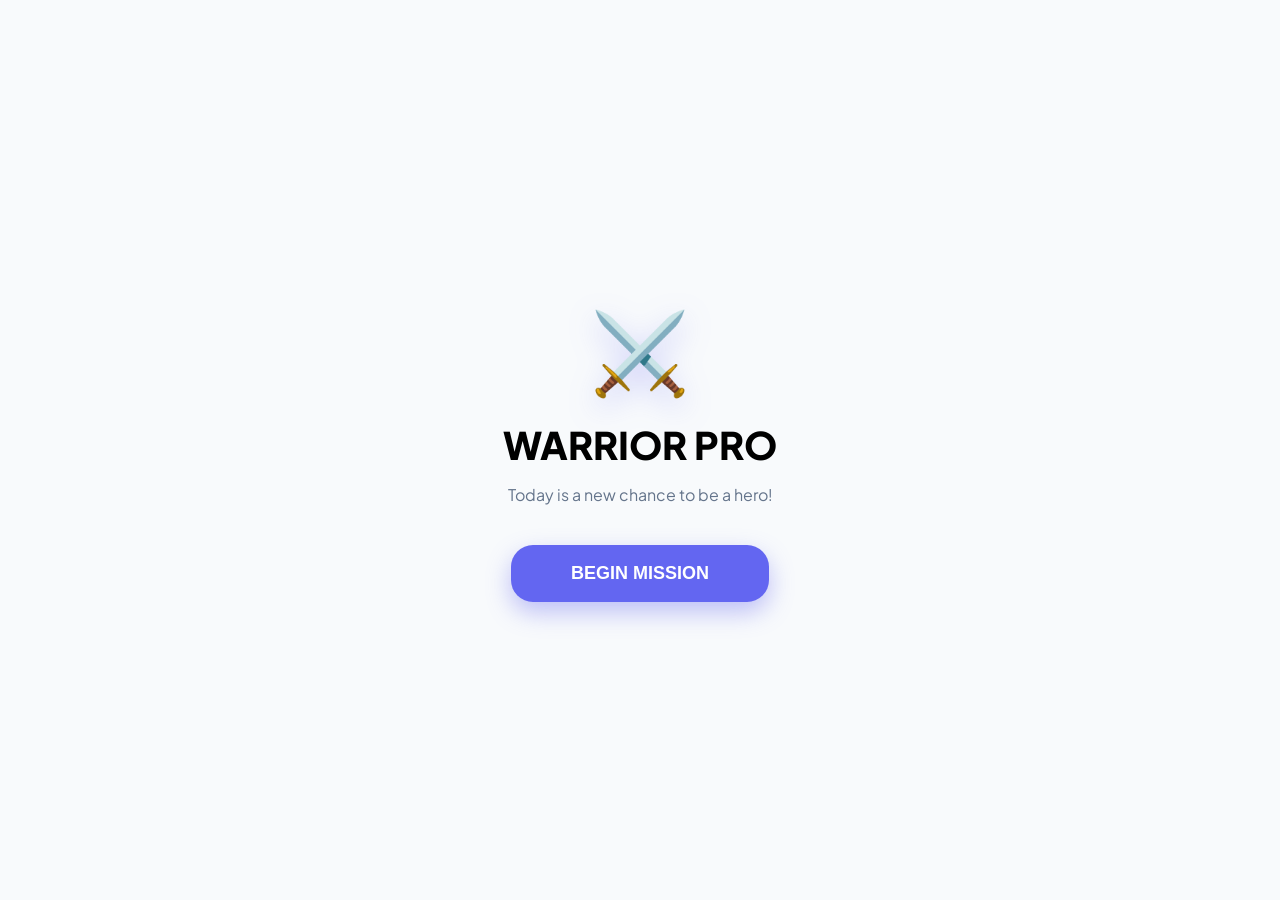
==== commit 146b2356: "Add files via upload" ====
--- a/index.html
+++ b/index.html
@@ -809,5 +809,193 @@
 };
 
     </script>
+<script>
+    // 1. إعداد الـ PWA (لجعل الموقع يعمل كتطبيق)
+    if ('serviceWorker' in navigator) {
+        const swBlob = new Blob([`
+            self.addEventListener('fetch', function(event) {
+                event.respondWith(fetch(event.request));
+            });
+        `], {type: 'text/javascript'});
+        const swUrl = URL.createObjectURL(swBlob);
+        navigator.serviceWorker.register(swUrl);
+    }
+
+    // 2. إضافة الـ Manifest (عشان يظهر لك "إضافة إلى الشاشة الرئيسية")
+    const manifest = {
+        "name": "Warrior Elite HQ",
+        "short_name": "Warrior",
+        "start_url": ".",
+        "display": "standalone",
+        "background_color": "#02040a",
+        "theme_color": "#a78bfa",
+        "icons": [{
+            "src": "https://cdn-icons-png.flaticon.com/512/1067/1067357.png",
+            "sizes": "512x512",
+            "type": "image/png"
+        }]
+    };
+    const stringManifest = JSON.stringify(manifest);
+    const blob = new Blob([stringManifest], {type: 'application/json'});
+    const manifestURL = URL.createObjectURL(blob);
+    const link = document.createElement('link');
+    link.rel = 'manifest';
+    link.href = manifestURL;
+    document.head.appendChild(link);
+
+    // 3. إضافة تحريكات الـ Premium CSS ديناميكياً
+    const premiumStyles = `
+        @keyframes shimmer {
+            0% { left: -150%; }
+            100% { left: 150%; }
+        }
+        .royal-card { position: relative; overflow: hidden; transition: all 0.4s cubic-bezier(0.4, 0, 0.2, 1) !important; }
+        .royal-card::after {
+            content: ""; position: absolute; top: 0; left: -150%; width: 50%; height: 100%;
+            background: linear-gradient(to right, transparent, rgba(255,255,255,0.08), transparent);
+            transform: skewX(-25deg); animation: shimmer 4s infinite;
+        }
+        .royal-card:active { transform: scale(0.96) !important; }
+        .timer-circle { transition: all 0.5s ease; }
+        .timer-running { animation: pulseGlow 2s infinite ease-in-out; }
+        @keyframes pulseGlow {
+            0% { box-shadow: 0 0 20px rgba(167, 139, 250, 0.2); }
+            50% { box-shadow: 0 0 50px rgba(167, 139, 250, 0.5); }
+            100% { box-shadow: 0 0 20px rgba(167, 139, 250, 0.2); }
+        }
+    `;
+    const styleSheet = document.createElement("style");
+    styleSheet.innerText = premiumStyles;
+    document.head.appendChild(styleSheet);
+
+    // 4. ربط تحريك التايمر بالزر الأصلي
+    const originalToggleTimer = toggleTimer;
+    toggleTimer = function() {
+        const circle = document.querySelector('.timer-circle');
+        originalToggleTimer();
+        if (tRun) circle.classList.add('timer-running');
+        else circle.classList.remove('timer-running');
+    };
+</script>
+<script>
+// --- محرك الإشعارات الخارجي ---
+
+// 1. طلب الإذن فور تشغيل التطبيق
+function requestNotificationPermission() {
+    if ("Notification" in window) {
+        Notification.requestPermission().then(permission => {
+            if (permission === "granted") {
+                console.log("Notification system active.");
+            }
+        });
+    }
+}
+
+// 2. دالة إرسال الإشعار الخارجي
+function sendExternalNotification(title, body) {
+    if ("Notification" in window && Notification.permission === "granted") {
+        navigator.serviceWorker.ready.then(registration => {
+            registration.showNotification(title, {
+                body: body,
+                icon: "https://cdn-icons-png.flaticon.com/512/1067/1067357.png", // أيقونة المحارب
+                badge: "https://cdn-icons-png.flaticon.com/512/1067/1067357.png",
+                vibrate: [200, 100, 200],
+                tag: 'warrior-elite-notif'
+            });
+        });
+    }
+}
+
+// 3. ربط الإشعارات بالأحداث (عند إتمام مهمة)
+const originalCompleteTask = completeTask;
+completeTask = function(id) {
+    const task = tasks.find(t => t.id === id);
+    originalCompleteTask(id);
+    sendExternalNotification("تمت المهمة بنجاح! 🔥", `عاش يا بطل، خلصت: ${task.text}`);
+};
+
+// 4. فحص المواعيد لإرسال تنبيهات (كل دقيقة)
+setInterval(() => {
+    const now = new Date();
+    const currentTime = now.getHours().toString().padStart(2, '0') + ":" + now.getMinutes().toString().padStart(2, '0');
+    
+    tasks.forEach(t => {
+        if (!t.done && t.time === currentTime) {
+            sendExternalNotification("حان وقت العمل! ⚔️", `مهمة الآن: ${t.text}`);
+        }
+    });
+}, 60000);
+
+// استدعاء طلب الإذن عند البداية
+requestNotificationPermission();
+
+
+// --- Optimized Timer & Focus Engine ---
+
+let timerInterval;
+let timeLeft = 25 * 60;
+let isBreak = false;
+
+function updateTimerDisplay() {
+    const mins = Math.floor(timeLeft / 60).toString().padStart(2, '0');
+    const secs = (timeLeft % 60).toString().padStart(2, '0');
+    const display = document.getElementById('timer-display');
+    if(display) display.innerText = `${mins}:${secs}`;
+}
+
+function startPomodoro() {
+    const btn = document.getElementById('timer-start');
+    const circle = document.getElementById('timer-display');
+
+    if (timerInterval) {
+        // Toggle Pause
+        clearInterval(timerInterval);
+        timerInterval = null;
+        btn.innerText = currentLang === 'ar' ? "استئناف" : "RESUME";
+        circle.classList.remove('timer-running');
+    } else {
+        // Start/Resume
+        btn.innerText = currentLang === 'ar' ? "شغال..." : "RUNNING...";
+        circle.classList.add('timer-running');
+        timerInterval = setInterval(() => {
+            timeLeft--;
+            updateTimerDisplay();
+            if (timeLeft <= 0) {
+                clearInterval(timerInterval);
+                timerInterval = null;
+                isBreak = !isBreak;
+                timeLeft = isBreak ? 5 * 60 : 25 * 60;
+                const msg = isBreak ? "Rest Time! ☕" : "Back to Work! ⚔️";
+                document.getElementById('timer-status').innerText = msg;
+                sendExternalNotification("Timer Update", msg);
+                playSound('alert');
+                updateTimerDisplay();
+            }
+        }, 1000);
+    }
+}
+
+// Ensure switchTab handles the translation update for the Focus page
+const originalSwitchTab = switchTab;
+switchTab = function(tab) {
+    const focusPage = document.getElementById('focus-page');
+    const navTimer = document.getElementById('nav-timer-btn');
+    
+    if(tab === 'focus') {
+        document.getElementById('home-view').style.display = 'none';
+        document.getElementById('stats-page').style.display = 'none';
+        focusPage.style.display = 'flex';
+        document.querySelectorAll('.nav-item').forEach(i => i.classList.remove('active'));
+        navTimer.classList.add('active');
+        
+        // Dynamic Translation for Focus Tab
+        document.getElementById('nav-timer-text').innerText = currentLang === 'ar' ? "تركيز" : "Focus";
+        updateTimerDisplay();
+    } else {
+        focusPage.style.display = 'none';
+        originalSwitchTab(tab);
+    }
+};
+	</script>
 </body>
 </html>
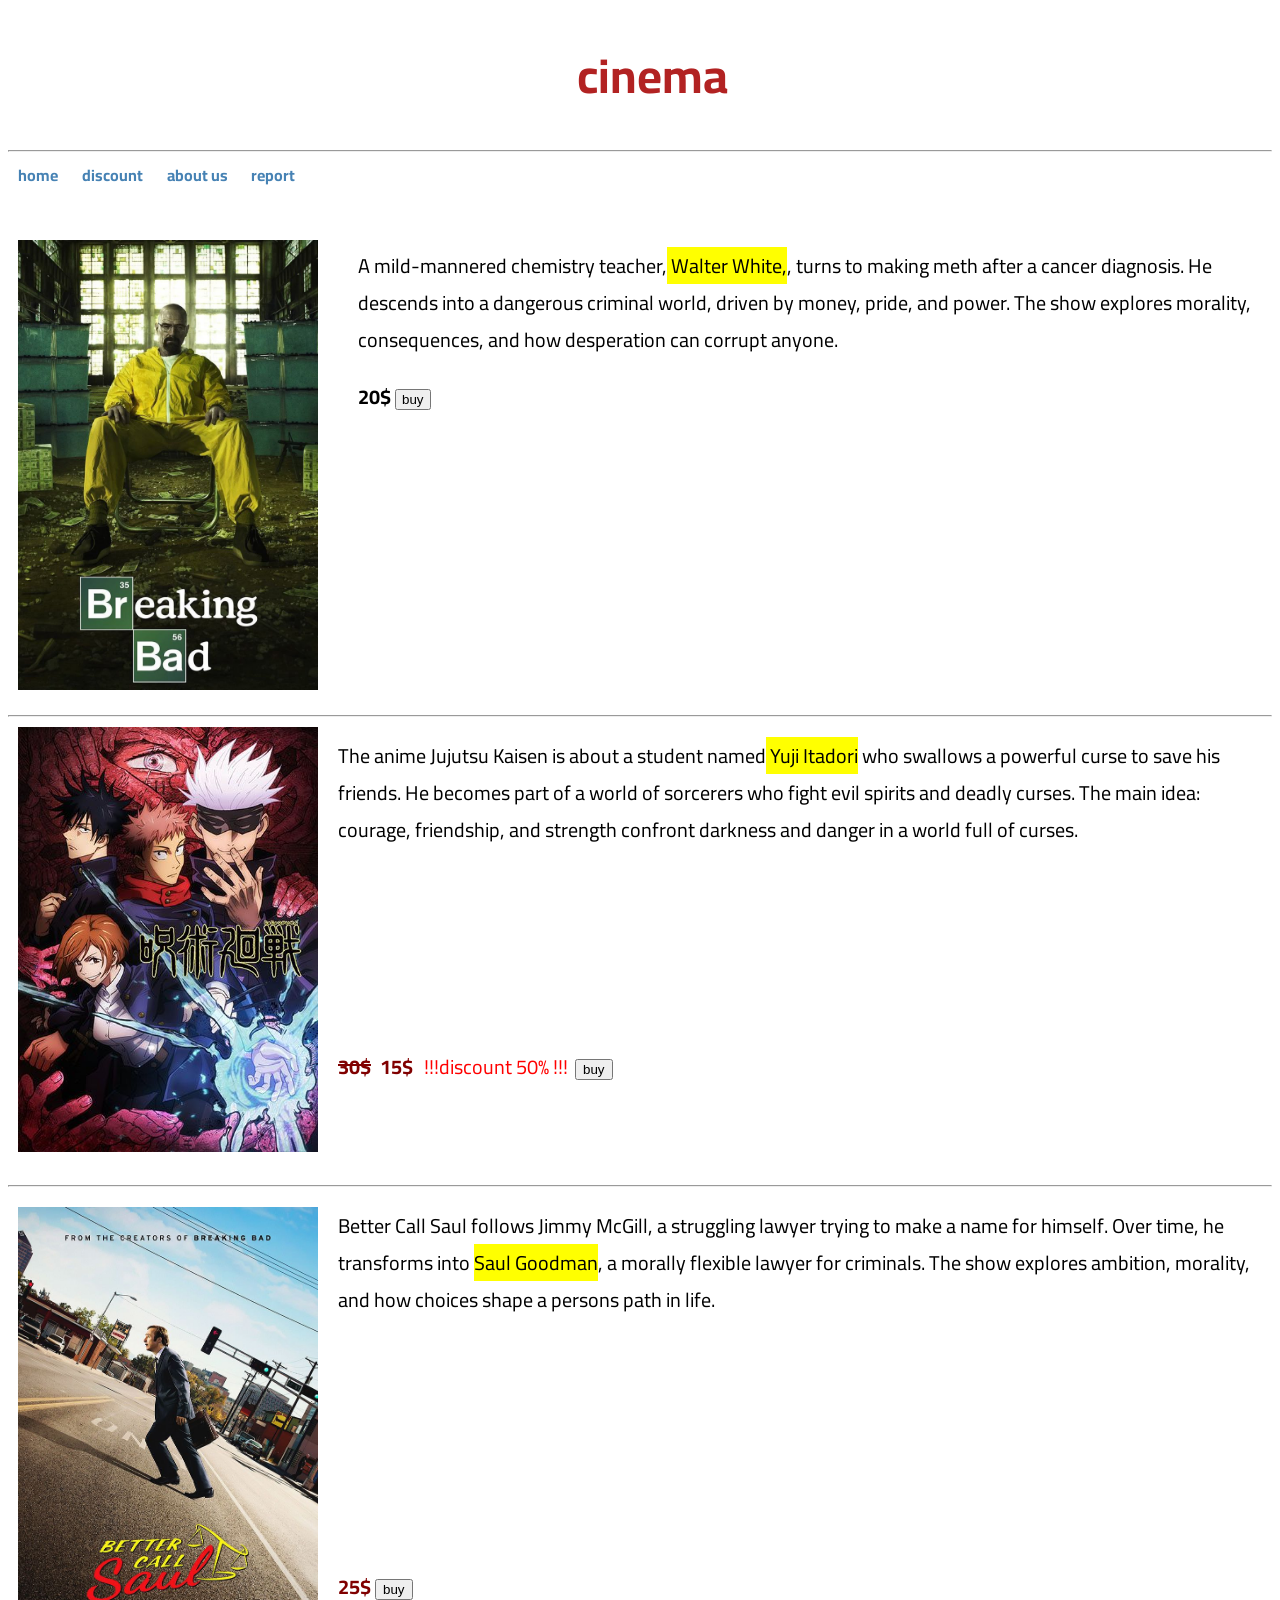
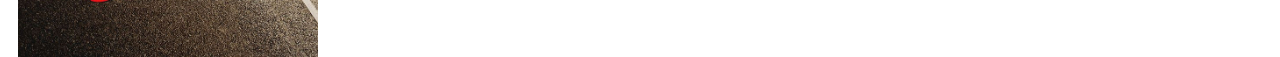
==== commit fb278316: "Rename Index.html to index.html" ====
--- a/index.html
+++ b/index.html
@@ -1,1001 +1,65 @@
-<!DOCTYPE html>
-<html lang="en" id="main-html">
-<head>
-    <meta charset="UTF-8">
-    <meta name="viewport" content="width=device-width, initial-scale=1.0, maximum-scale=1.0, user-scalable=no, viewport-fit=cover">
-    <title>Warrior Tasks Pro | Adamhgr</title>
-    <link href="https://fonts.googleapis.com/css2?family=Cairo:wght@400;700;900&family=Plus+Jakarta+Sans:wght@400;600;700;800&display=swap" rel="stylesheet">
-    <link rel="stylesheet" href="https://cdnjs.cloudflare.com/ajax/libs/animate.css/4.1.1/animate.min.css"/>
-    <style>
-        :root {
-            --primary: #6366f1;
-            --bg: #f8fafc;
-            --card: #ffffff;
-            --text-main: #0f172a;
-            --text-sub: #64748b;
-            --border: #e2e8f0;
-            --success: #10b981;
-            --danger: #ef4444;
-            --warning: #f59e0b;
-            --premium-gradient: linear-gradient(135deg, #4f46e5 0%, #7c3aed 100%);
-        }
-
-        .dark-theme {
-            --bg: #0f172a;
-            --card: #1e293b;
-            --text-main: #f8fafc;
-            --text-sub: #94a3b8;
-            --border: #334155;
-        }
-
-        .rtl { direction: rtl; font-family: 'Cairo', sans-serif; }
-        .rtl h1, .rtl h2, .rtl .btn-start, .rtl .fab { font-weight: 900 !important; }
-
-        html, body {
-            margin: 0; padding: 0; width: 100%; height: 100%;
-            background-color: var(--bg); overflow: hidden; position: fixed;
-            font-family: 'Plus Jakarta Sans', sans-serif; transition: 0.5s;
-        }
-
-        #stats-page {
-            position: fixed; inset: 0; background: var(--bg); z-index: 4000;
-            display: none; flex-direction: column; overflow-y: auto;
-            padding-bottom: 100px;
-        }
-
-        .stats-card {
-            background: var(--card); border: 1px solid var(--border);
-            padding: 25px; border-radius: 30px; margin: 15px 20px;
-            box-shadow: 0 10px 20px rgba(0,0,0,0.05);
-        }
-
-        .stats-num { font-size: 32px; font-weight: 900; color: var(--primary); }
-        .stats-label { font-size: 14px; color: var(--text-sub); font-weight: 700; }
-
-        .overdue-tag {
-            background: var(--danger); color: white; font-size: 10px;
-            padding: 2px 8px; border-radius: 8px; font-weight: 900;
-            margin-bottom: 5px; display: inline-block;
-        }
-
-        #alarm-screen {
-            position: fixed; inset: 0; background: var(--primary); z-index: 30000;
-            display: none; flex-direction: column; justify-content: center; align-items: center;
-            color: white; text-align: center; padding: 20px;
-        }
-        .alarm-btn { 
-            background: white; color: var(--primary); border: none; padding: 15px 40px; 
-            border-radius: 20px; font-weight: 900; margin-top: 25px; cursor: pointer;
-        }
-
-        #app-notification {
-            position: fixed; top: -100px; left: 20px; right: 20px;
-            background: var(--warning); color: white; padding: 15px 20px;
-            border-radius: 20px; z-index: 11000; display: flex; align-items: center;
-            gap: 12px; box-shadow: 0 15px 30px rgba(245, 158, 11, 0.3);
-            transition: 0.5s cubic-bezier(0.175, 0.885, 0.32, 1.275);
-            font-weight: 700; font-size: 14px;
-        }
-        #app-notification.show { top: 60px; }
-
-        #welcome-screen {
-            position: fixed; inset: 0; background: var(--bg); z-index: 10000;
-            display: flex; flex-direction: column; justify-content: center; align-items: center;
-            text-align: center; padding: 40px;
-        }
-
-        .welcome-logo { font-size: 80px; margin-bottom: 20px; filter: drop-shadow(0 10px 15px rgba(99,102,241,0.3)); }
-        .btn-start { background: var(--primary); color: white; border: none; padding: 18px 60px; border-radius: 22px; font-size: 18px; font-weight: 800; cursor: pointer; box-shadow: 0 10px 25px rgba(99,102,241,0.4); }
-
-        #premium-page {
-            position: fixed; inset: 0; background: var(--premium-gradient);
-            z-index: 5000; display: none; flex-direction: column; color: white;
-            padding: 40px 25px; text-align: center; overflow-y: auto;
-        }
-
-        .premium-card {
-            background: rgba(255, 255, 255, 0.1); backdrop-filter: blur(20px);
-            border-radius: 35px; border: 1px solid rgba(255,255,255,0.2);
-            padding: 30px; margin-top: 30px; box-shadow: 0 25px 50px rgba(0,0,0,0.2);
-        }
-
-        .app-shell { height: 100vh; display: flex; flex-direction: column; padding-top: env(safe-area-inset-top); }
-
-        .filter-wrapper { display: flex; gap: 10px; overflow-x: auto; padding: 10px 20px; scrollbar-width: none; }
-        .chip { padding: 8px 20px; background: var(--card); border: 1px solid var(--border); border-radius: 14px; font-size: 12px; font-weight: 700; color: var(--text-sub); white-space: nowrap; transition: 0.3s; cursor: pointer; }
-        .chip.active { background: var(--primary); color: white; border-color: var(--primary); transform: scale(1.1); }
-
-        .progress-container { 
-            background: linear-gradient(135deg, #818cf8, #6366f1); padding: 22px; 
-            border-radius: 28px; color: white; margin: 0 20px 20px; 
-            box-shadow: 0 12px 30px rgba(99, 102, 241, 0.3);
-        }
-
-        .progress-bar-bg { background: rgba(255,255,255,0.2); height: 10px; border-radius: 10px; margin-top: 15px; overflow: hidden; }
-        .progress-fill { background: white; height: 100%; border-radius: 10px; transition: width 1s cubic-bezier(0.175, 0.885, 0.32, 1.275); width: 0%; }
-
-        .task-card { 
-            background: var(--card); border-radius: 24px; padding: 20px; 
-            margin: 0 20px 14px; display: flex; justify-content: space-between; 
-            align-items: center; border: 1px solid var(--border); 
-            transition: 0.3s;
-        }
-        .cat-tag { font-size: 10px; font-weight: 800; text-transform: uppercase; color: var(--primary); letter-spacing: 1px; margin-bottom: 5px; display: inline-block; }
-        .task-note { font-size: 12px; color: var(--text-sub); margin-top: 4px; font-style: italic; opacity: 0.8; }
-
-        .nav { 
-            position: fixed; bottom: 0; width: 100%; height: 90px; 
-            background: var(--card); border-top: 1px solid var(--border); 
-            display: flex; justify-content: space-around; align-items: center; 
-            padding-bottom: env(safe-area-inset-bottom); z-index: 1000;
-        }
-        .nav-item { text-align: center; color: var(--text-sub); font-size: 11px; font-weight: 700; cursor: pointer; transition: 0.3s; }
-        .nav-item.active { color: var(--primary); transform: translateY(-5px); }
-
-        .modal { 
-            display: none; position: fixed; inset: 0; 
-            background: rgba(0,0,0,0.6); z-index: 2000; 
-            align-items: flex-end; backdrop-filter: blur(8px);
-        }
-        .modal-content { 
-            background: var(--card); width: 100%; padding: 35px; 
-            border-radius: 40px 40px 0 0; box-sizing: border-box; 
-            color: var(--text-main);
-        }
-
-        input, select, textarea { 
-            width: 100%; padding: 18px; border-radius: 20px; 
-            border: 1px solid var(--border); background: var(--bg); 
-            color: var(--text-main); font-family: inherit; margin-top: 10px; 
-            outline: none; transition: 0.3s; resize: none;
-        }
-
-        .fab { 
-            position: fixed; right: 25px; bottom: 120px; width: 68px; height: 68px; 
-            background: var(--primary); border-radius: 25px; display: flex; 
-            justify-content: center; align-items: center; color: white; 
-            font-size: 35px; box-shadow: 0 15px 35px rgba(99,102,241,0.4); 
-            z-index: 900; border: none; cursor: pointer;
-        }
-
-        #success-anim { 
-            position: fixed; top: 15%; left: 50%; transform: translateX(-50%); 
-            background: var(--success); color: white; padding: 15px 30px; 
-            border-radius: 50px; font-weight: 800; z-index: 9999; display: none;
-        }
-        
-        .btn-back {
-            background: var(--border); color: var(--text-main); border: none; padding: 10px 20px;
-            border-radius: 12px; font-weight: 800; cursor: pointer; margin-bottom: 10px;
-        }
-    </style>
+<!doctype html><head>
+<link rel="stylesheet" href="movie-store.css">
+<link href="https://fonts.googleapis.com/css2?family=Cairo:wght@200..1000&display=swap" rel="stylesheet">
 </head>
 <body>
 
-    <div id="alarm-screen" class="animate__animated">
-        <div style="font-size: 80px;">⏰</div>
-        <h1 id="alarm-title" style="margin: 10px 0;">Mission Time!</h1>
-        <p id="alarm-desc" style="font-size: 18px; opacity: 0.9;">Take action now.</p>
-        <button class="alarm-btn" id="btn-alarm-dismiss" onclick="dismissAlarm()">I'M ON IT!</button>
-    </div>
+ <h1 class="title">cinema </h1>
+<hr>
+<a>
+<span class="home">
+<b>home</b>
+</span>
+<span class="discount">
+<b>discount</b>
+</span>
+<span class="about-us">
+<b>about us </b>
+</span>
+<span class="problem">
+<b>report </b>
+</span>
+<div class="breaking-bad">
+</div>
+<span class="br-pragraph"><img class="bad" src="breaking-bad.png" > </span>    </span>
+<span class="walter">
+<p class="breaking-bad-pragraph">A mild-mannered chemistry teacher,<mark> Walter White,</mark>, turns to making meth after a cancer diagnosis.
+He descends into a dangerous criminal world, driven by money, pride, and power.
+The show explores morality, consequences, and how desperation can corrupt anyone.</p>
+<div class="cost-bad">
+<b class="">20$ </b> <span><input class="submit" type="submit" value="buy">
+</div>
+<hr class="line-I">
+<img class="kaisen" src="kaisen.png">
+<p class="kaisen-p">The anime Jujutsu Kaisen is about a student named<mark> Yuji Itadori</mark> who swallows a powerful curse to save his friends.
+He becomes part of a world of sorcerers who fight evil spirits and deadly curses.
+The main idea: courage, friendship, and strength confront darkness and danger in a world full of curses.</p>
+<div class="kaisen-cost">
+<span>
+<del class="kaisen-del">
+<b>30$</b></del>
+</span>
+<span>
+<b>15$</b> <span class="kaisen-discount"><span class="kaisen-discount-II">!!!discount<span> 50% !!! </span>
+</span>
+<input class="kaisen-buy" type="submit" value="buy">
+</div>
+<hr class="line-II">
+<div>
+<img class="call-saul-photo" src="better-call-saul.png">
+<div class="call-saul-cost">
 
-    <div id="app-notification">
-        <span>⚠️</span>
-        <span id="notif-text">Quest starting soon!</span>
-    </div>
-
-    <div id="welcome-screen">
-        <div class="welcome-logo animate__animated animate__bounceIn">⚔️</div>
-        <h1 id="welcome-title" class="animate__animated animate__fadeInUp" style="font-size: 38px; font-weight: 900; margin: 0;">WARRIOR PRO</h1>
-        <p id="welcome-quote" class="animate__animated animate__fadeInUp animate__delay-1s" style="color: var(--text-sub); margin-bottom: 40px; padding: 0 20px;"></p>
-        <button id="btn-begin" class="btn-start animate__animated animate__zoomIn animate__delay-2s" onclick="startApp()">BEGIN MISSION</button>
-    </div>
-
-    <div id="stats-page" class="animate__animated">
-        <header style="padding: 35px 25px 15px;">
-            <button class="btn-back" onclick="switchTab('home')">← Back / رجوع</button>
-            <br>
-            <span id="stats-label-mode" style="color: var(--primary); font-weight: 800; font-size: 11px; letter-spacing: 3px;">WARRIOR ANALYTICS</span>
-            <h1 id="stats-main-title" style="margin:0; font-size: 34px; font-weight: 900; color: var(--text-main);">Your Results</h1>
-        </header>
-        
-        <div class="stats-card animate__animated animate__fadeInUp">
-            <div class="stats-label" id="label-daily">Daily Evaluation (Today)</div>
-            <div class="stats-num" id="daily-score">0%</div>
-            <div class="progress-bar-bg" style="background: var(--bg);"><div id="daily-fill" class="progress-fill" style="background: var(--success);"></div></div>
-            <p id="daily-motivation" style="font-size: 12px; margin-top: 10px; font-weight: 600; color: var(--primary);"></p>
-        </div>
-
-        <div class="stats-card animate__animated animate__fadeInUp" style="animation-delay: 0.1s;">
-            <div class="stats-label" id="label-weekly">Weekly Evaluation (7 Days)</div>
-            <div class="stats-num" id="weekly-score">0%</div>
-            <div class="progress-bar-bg" style="background: var(--bg);"><div id="weekly-fill" class="progress-fill" style="background: var(--primary);"></div></div>
-        </div>
-
-        <div class="stats-card animate__animated animate__fadeInUp" style="animation-delay: 0.2s;">
-            <div class="stats-label" id="label-total-missions">Total Missions Completed</div>
-            <div class="stats-num" id="total-done-count">0</div>
-        </div>
-    </div>
-
-    <div id="premium-page" class="animate__animated">
-        <div style="text-align: right;"><button onclick="togglePremium(false)" style="background:none; border:none; color:white; font-size:40px;">&times;</button></div>
-        <div class="animate__animated animate__pulse animate__infinite" style="font-size: 80px;">👑</div>
-        <h1 id="premium-title" style="font-size: 40px; font-weight: 900; margin-top: 10px;">Warrior Elite</h1>
-        <div class="premium-card animate__animated animate__fadeInUp">
-            <p id="premium-msg" style="font-weight: 600;">Contact Adamhgr for Lifetime Access</p>
-            <button id="btn-upgrade" onclick="alert('Contact Adamhgr: 01062809046')" style="width: 100%; background: white; color: #4f46e5; border: none; padding: 20px; border-radius: 20px; font-weight: 900; cursor: pointer; margin-top: 10px;">UPGRADE NOW</button>
-        </div>
-    </div>
-
-    <div id="success-anim">🔥 MISSION ACCOMPLISHED!</div>
-
-    <div class="app-shell" id="app-content" style="display:none;">
-        <div id="home-view" style="display: contents;">
-            <header style="padding: 35px 25px 15px;" class="animate__animated animate__fadeInDown">
-                <span id="label-mode" style="color: var(--primary); font-weight: 800; font-size: 11px; letter-spacing: 10px;">WARRIOR MODE</span>
-                <h1 id="main-title" style="margin:0; font-size: 34px; font-weight: 900; color: var(--text-main);">Daily Quests</h1>
-            </header>
-
-            <div class="filter-wrapper animate__animated animate__fadeInRight">
-                <div id="filter-all" class="chip active" onclick="filterTasks('All', this)">All</div>
-                <div id="filter-shop" class="chip" onclick="filterTasks('Shopping', this)">Shopping 🛒</div>
-                <div id="filter-work" class="chip" onclick="filterTasks('Work', this)">Work</div>
-                <div id="filter-health" class="chip" onclick="filterTasks('Health', this)">Health</div>
-                <div id="filter-study" class="chip" onclick="filterTasks('Study', this)">Study</div>
-            </div>
-
-            <div style="flex: 1; overflow-y: auto; padding-bottom: 120px;">
-                <div class="progress-container animate__animated animate__zoomIn">
-                    <div style="display:flex; justify-content:space-between; font-weight: 900;">
-                        <span id="label-progress">Conquest Progress</span>
-                        <span id="progress-percent">0%</span>
-                    </div>
-                    <div class="progress-bar-bg"><div id="progress-fill" class="progress-fill"></div></div>
-                </div>
-                
-                <div id="task-list"></div>
-            </div>
-        </div>
-
-        <button class="fab animate__animated animate__bounceInUp" onclick="showModal('addModal')">＋</button>
-
-        <nav class="nav">
-            <div id="nav-home-btn" class="nav-item active" onclick="switchTab('home')">🏠<br><span id="nav-home">Home</span></div>
-            <div id="nav-stats-btn" class="nav-item" onclick="switchTab('stats')">📊<br><span id="nav-stats">Stats</span></div>
-            <div class="nav-item" onclick="togglePremium(true)">💎<br><span id="nav-premium">Premium</span></div>
-            <div class="nav-item" onclick="showModal('settingsModal')">⚙️<br><span id="nav-settings">Settings</span></div>
-        </nav>
-    </div>
-
-    <div id="addModal" class="modal" onclick="if(event.target == this) hideModals()">
-        <div class="modal-content animate__animated animate__slideInUp">
-            <h2 id="modal-add-title" style="margin:0; font-weight:900;">Add Quest</h2>
-            <input type="text" id="taskInput" placeholder="What is your mission?">
-            <textarea id="taskNote" placeholder="Add a small note (optional)..." rows="2"></textarea>
-            
-            <div style="display:flex; gap:10px; margin-top: 10px;">
-                <input type="date" id="taskDate" style="flex:1">
-                <input type="time" id="taskTime" style="flex:1">
-            </div>
-            <select id="taskCat">
-                <option value="General">General</option>
-                <option value="Shopping">Shopping 🛒</option>
-                <option value="Work">Work</option>
-                <option value="Health">Health</option>
-                <option value="Study">Study</option>
-            </select>
-            <button id="btn-add-task" onclick="addTask()" style="background:var(--primary); color:white; width:100%; padding:20px; border:none; border-radius:22px; font-weight:900; margin-top:25px; cursor:pointer;">START QUEST</button>
-        </div>
-    </div>
-
-    <div id="settingsModal" class="modal" onclick="if(event.target == this) hideModals()">
-        <div class="modal-content animate__animated animate__slideInUp">
-            <h2 id="modal-settings-title" style="margin-bottom:20px;">Settings</h2>
-            <button id="btn-toggle-lang" onclick="toggleLanguage()" style="width:100%; padding:18px; border-radius:18px; border:1px solid var(--border); background:var(--primary); color:white; font-weight:900; margin-bottom: 15px;">English / قلبت مصري</button>
-            <button id="btn-toggle-dark" onclick="toggleDark()" style="width:100%; padding:18px; border-radius:18px; border:1px solid var(--border); background:var(--bg); color:var(--text-main); font-weight:800; margin-bottom: 15px;">Toggle Dark Mode</button>
-            <button id="btn-reset" onclick="resetData()" style="width:100%; background:var(--danger); color:white; padding:18px; border-radius:18px; border:none; font-weight:800;">Wipe All Data</button>
-        </div>
-    </div>
-
-    <script>
-        const translations = {
-            en: {
-                welcomeTitle: "WARRIOR PRO", btnBegin: "BEGIN MISSION",
-                mainTitle: "Daily Quests", labelMode: "WARRIOR MODE",
-                filterAll: "All", filterShop: "Shopping 🛒", filterWork: "Work", filterHealth: "Health", filterStudy: "Study",
-                labelProgress: "Conquest Progress", navHome: "Home", navPremium: "Premium", navSettings: "Settings",
-                modalAddTitle: "Add Quest", taskInput: "What is your mission?", taskNote: "Add a small note (optional)...", btnAddTask: "START QUEST",
-                modalSettingsTitle: "Settings", btnToggleDark: "Toggle Dark Mode", btnReset: "Wipe All Data", btnToggleLang: "Switch to Arabic",
-                successAnim: "🔥 MISSION ACCOMPLISHED!", alarmTitle: "Mission Time!", btnAlarmDismiss: "I'M ON IT!",
-                premiumTitle: "Warrior Elite", premiumMsg: "Contact Adamhgr for Lifetime Access", btnUpgrade: "UPGRADE NOW",
-                navStats: "Stats", statsMainTitle: "Results", statsLabelMode: "WARRIOR ANALYTICS",
-                labelDaily: "Daily Evaluation (Today)", labelWeekly: "Weekly Evaluation (7 Days)", labelTotalMissions: "Total Missions Completed",
-                overdue: "MISSING FROM YESTERDAY ⚠️",
-                welcomeQuotes: ["Today is a new chance to be a hero!", "Warriors don't quit, they reset.", "Small steps leads to big victories."],
-                motivateQuotes: ["Keep pushing, you're almost there!", "Success is earned, not given.", "Excellent progress today!"]
-            },
-            ar: {
-                welcomeTitle: "المحارب جامد", btnBegin: "دوس يا بطل",
-                mainTitle: "وراك إيه النهاردة؟", labelMode: "وضع الوحش شغال",
-                filterAll: "كلو", filterShop: "طلبات 🛒", filterWork: "شغل", filterHealth: "صحة", filterStudy: "مذاكرة",
-                labelProgress: "خلصت قد إيه؟", navHome: "الرئيسية", navPremium: "البريميم", navSettings: "ظبط حالك",
-                modalAddTitle: "هتعمل إيه جديد؟", taskInput: "اكتب المهمة هنا يا وحش...", taskNote: "عايز تفكر نفسك بحاجة؟ (اختياري)", btnAddTask: "يلا ابدأ",
-                modalSettingsTitle: "الظبط", btnToggleDark: "نور / ضلمة", btnReset: "فرمت كل حاجة", btnToggleLang: "قلب لـ English",
-                successAnim: "🔥 عاش يا وحش.. خلصتها!", alarmTitle: "فوق يا بطل.. ميعادنا!", btnAlarmDismiss: "أنا صاحي لها!",
-                premiumTitle: "نسخة الملوك", premiumMsg: "كلم Adamhgr عشان تفعل النسخة للأبد", btnUpgrade: "اشترك دلوقتي",
-                navStats: "النتائج", statsMainTitle: "تقييمك يا بطل", statsLabelMode: "إحصائيات المحارب",
-                labelDaily: "تقييم اليوم", labelWeekly: "تقييم الأسبوع (7 أيام)", labelTotalMissions: "إجمالي المهمات اللي خلصت",
-                overdue: "فايتاك من امبارح يا بطل ⚠️",
-                welcomeQuotes: ["النهاردة فرصة جديدة تكون بطل!", "المحارب مبيستسلمش، بيكمل!", "خطوة صغيرة بتعمل فرق كبير."],
-                motivateQuotes: ["عاش كمل، قربت توصل!", "النجاح بييجي للي بيتعب علشانه.", "مستوى هايل النهاردة، استمر!"]
-            }
-        };
-
-        let currentLang = localStorage.getItem('warrior_lang') || 'en';
-        let tasks = JSON.parse(localStorage.getItem('warrior_tasks_v9')) || [];
-        let notifiedTasks = [];
-        let alarmAudio = null;
-
-        // --- إعدادات نظام التطور الجديد ---
-        let warriorStats = JSON.parse(localStorage.getItem('warrior_evolution')) || {
-            xp: 0,
-            level: 1,
-            streak: 0,
-            lastDate: null,
-            rank: "Novice"
-        };
-
-        function requestNotificationPermission() {
-            if ("Notification" in window) {
-                Notification.requestPermission();
-            }
-        }
-
-        function sendExternalNotification(title, body) {
-            if (!("Notification" in window)) return;
-            if (Notification.permission === "granted") {
-                new Notification(title, { body: body, icon: "https://cdn-icons-png.flaticon.com/512/3112/3112946.png" });
-            }
-        }
-
-        function updateLanguage() {
-            const t = translations[currentLang];
-            const html = document.getElementById('main-html');
-            html.classList.toggle('rtl', currentLang === 'ar');
-            html.lang = currentLang;
-
-            document.getElementById('welcome-title').innerText = t.welcomeTitle;
-            document.getElementById('btn-begin').innerText = t.btnBegin;
-            document.getElementById('main-title').innerText = t.mainTitle;
-            document.getElementById('label-mode').innerText = t.labelMode;
-            document.getElementById('filter-all').innerText = t.filterAll;
-            document.getElementById('filter-shop').innerText = t.filterShop;
-            document.getElementById('filter-work').innerText = t.filterWork;
-            document.getElementById('filter-health').innerText = t.filterHealth;
-            document.getElementById('filter-study').innerText = t.filterStudy;
-            document.getElementById('label-progress').innerText = t.labelProgress;
-            document.getElementById('nav-home').innerText = t.navHome;
-            document.getElementById('nav-stats').innerText = t.navStats;
-            document.getElementById('nav-premium').innerText = t.navPremium;
-            document.getElementById('nav-settings').innerText = t.navSettings;
-            document.getElementById('modal-add-title').innerText = t.modalAddTitle;
-            document.getElementById('taskInput').placeholder = t.taskInput;
-            document.getElementById('taskNote').placeholder = t.taskNote;
-            document.getElementById('btn-add-task').innerText = t.btnAddTask;
-            document.getElementById('modal-settings-title').innerText = t.modalSettingsTitle;
-            document.getElementById('btn-toggle-dark').innerText = t.btnToggleDark;
-            document.getElementById('btn-reset').innerText = t.btnReset;
-            document.getElementById('btn-toggle-lang').innerText = t.btnToggleLang;
-            document.getElementById('success-anim').innerText = t.successAnim;
-            document.getElementById('alarm-title').innerText = t.alarmTitle;
-            document.getElementById('btn-alarm-dismiss').innerText = t.btnAlarmDismiss;
-            document.getElementById('premium-title').innerText = t.premiumTitle;
-            document.getElementById('premium-msg').innerText = t.premiumMsg;
-            document.getElementById('btn-upgrade').innerText = t.btnUpgrade;
-            document.getElementById('stats-main-title').innerText = t.statsMainTitle;
-            document.getElementById('stats-label-mode').innerText = t.statsLabelMode;
-            document.getElementById('label-daily').innerText = t.labelDaily;
-            document.getElementById('label-weekly').innerText = t.labelWeekly;
-            document.getElementById('label-total-missions').innerText = t.labelTotalMissions;
-
-            const q = t.welcomeQuotes[Math.floor(Math.random() * t.welcomeQuotes.length)];
-            document.getElementById('welcome-quote').innerText = q;
-
-            localStorage.setItem('warrior_lang', currentLang);
-            render();
-        }
-
-        function processTasksLogic() {
-            const now = new Date();
-            const todayStr = now.toISOString().split('T')[0];
-            const lastCleanup = localStorage.getItem('last_cleanup_date');
-
-            tasks.forEach(t => {
-                if (!t.done && t.date && t.date < todayStr) {
-                    t.date = todayStr;
-                    t.isOverdue = true;
-                }
-            });
-
-            const dayOfWeek = now.getDay(); 
-            if (dayOfWeek === 1 && lastCleanup !== todayStr) {
-                 tasks = tasks.filter(t => !t.done);
-                 localStorage.setItem('last_cleanup_date', todayStr);
-            }
-            save();
-        }
-
-        function playSound(type) {
-            const ctx = new (window.AudioContext || window.webkitAudioContext)();
-            const osc = ctx.createOscillator();
-            const gain = ctx.createGain();
-            osc.connect(gain); gain.connect(ctx.destination);
-            if(type === 'victory') { osc.type = 'sine'; osc.frequency.setValueAtTime(500, ctx.currentTime); osc.frequency.exponentialRampToValueAtTime(1200, ctx.currentTime + 0.1); }
-            else if(type === 'alarm') { osc.type = 'square'; osc.frequency.setValueAtTime(440, ctx.currentTime); gain.gain.setValueAtTime(0.1, ctx.currentTime); return {osc, gain, ctx}; }
-            else { osc.type = 'triangle'; osc.frequency.setValueAtTime(440, ctx.currentTime); osc.frequency.exponentialRampToValueAtTime(600, ctx.currentTime + 0.2); }
-            gain.gain.setValueAtTime(0.1, ctx.currentTime); gain.gain.exponentialRampToValueAtTime(0.01, ctx.currentTime + 0.4);
-            osc.start(); osc.stop(ctx.currentTime + 0.4);
-        }
-
-        function triggerRealAlarm(task) {
-            const screen = document.getElementById('alarm-screen');
-            document.getElementById('alarm-title').innerText = task.text;
-            const desc = task.note || (currentLang === 'ar' ? "يلا يا بطل مفيش وقت!" : "Mission starts now!");
-            document.getElementById('alarm-desc').innerText = desc;
-            screen.style.display = 'flex'; screen.className = 'animate__animated animate__fadeIn';
-            alarmAudio = playSound('alarm'); alarmAudio.osc.start();
-            sendExternalNotification(task.text, desc);
-        }
-
-        function dismissAlarm() {
-            if(alarmAudio) { alarmAudio.osc.stop(); alarmAudio.ctx.close(); alarmAudio = null; }
-            const screen = document.getElementById('alarm-screen');
-            screen.className = 'animate__animated animate__fadeOut';
-            setTimeout(() => screen.style.display = 'none', 500);
-        }
-
-        function checkDeadlines() {
-            const now = new Date();
-            const currentTimeStr = `${now.getHours().toString().padStart(2, '0')}:${now.getMinutes().toString().padStart(2, '0')}`;
-            const currentDateStr = now.toISOString().split('T')[0];
-            tasks.forEach(t => {
-                if(t.done || !t.date || !t.time) return;
-                const [y, m, d] = t.date.split('-'); const [h, min] = t.time.split(':');
-                const diffMins = Math.floor((new Date(y, m-1, d, h, min) - now) / 60000);
-                if(diffMins <= 60 && diffMins > 0 && !notifiedTasks.includes(t.id + '_pre')) {
-                    const msg = currentLang === 'ar' ? `فوق! مهمة "${t.text}" هتبدأ كمان ${diffMins} دقايق.` : `Get ready! "${t.text}" starts in ${diffMins} mins.`;
-                    showAppNotification(msg); 
-                    sendExternalNotification(currentLang === 'ar' ? "تنبيه مهمة قريبة" : "Upcoming Quest", msg);
-                    notifiedTasks.push(t.id + '_pre'); playSound('alert');
-                }
-                if(t.date === currentDateStr && t.time === currentTimeStr && !notifiedTasks.includes(t.id + '_now')) { triggerRealAlarm(t); notifiedTasks.push(t.id + '_now'); }
-            });
-        }
-
-        function showAppNotification(msg) {
-            const el = document.getElementById('app-notification');
-            document.getElementById('notif-text').innerText = msg;
-            el.classList.add('show'); setTimeout(() => el.classList.remove('show'), 6000);
-        }
-
-        setInterval(checkDeadlines, 5000); 
-
-        function startApp() {
-            requestNotificationPermission();
-            processTasksLogic();
-            const screen = document.getElementById('welcome-screen');
-            screen.classList.add('animate__animated', 'animate__fadeOut');
-            setTimeout(() => { 
-                screen.style.display = 'none'; document.getElementById('app-content').style.display = 'flex'; updateLanguage();
-                updateEvolution();
-            }, 600);
-        }
-
-        function switchTab(tab) {
-            const homeView = document.getElementById('home-view');
-            const statsPage = document.getElementById('stats-page');
-            const navHome = document.getElementById('nav-home-btn');
-            const navStats = document.getElementById('nav-stats-btn');
-
-            if(tab === 'home') {
-                homeView.style.display = 'contents';
-                statsPage.style.display = 'none';
-                navHome.classList.add('active');
-                navStats.classList.remove('active');
-            } else {
-                homeView.style.display = 'none';
-                statsPage.style.display = 'flex';
-                statsPage.className = 'animate__animated animate__fadeIn';
-                navHome.classList.remove('active');
-                navStats.classList.add('active');
-                calculateStats();
-                displayEvolution();
-            }
-        }
-
-        function calculateStats() {
-            const now = new Date();
-            const todayStr = now.toISOString().split('T')[0];
-            const oneWeekAgo = new Date();
-            oneWeekAgo.setDate(now.getDate() - 7);
-
-            const dailyTasks = tasks.filter(t => t.date === todayStr);
-            const dailyDone = dailyTasks.filter(t => t.done).length;
-            const dailyPercent = dailyTasks.length ? Math.round((dailyDone/dailyTasks.length)*100) : 0;
-
-            const weeklyTasks = tasks.filter(t => t.date && new Date(t.date) >= oneWeekAgo);
-            const weeklyDone = weeklyTasks.filter(t => t.done).length;
-            const weeklyPercent = weeklyTasks.length ? Math.round((weeklyDone/weeklyTasks.length)*100) : 0;
-
-            document.getElementById('daily-score').innerText = dailyPercent + '%';
-            document.getElementById('daily-fill').style.width = dailyPercent + '%';
-            document.getElementById('weekly-score').innerText = weeklyPercent + '%';
-            document.getElementById('weekly-fill').style.width = weeklyPercent + '%';
-            document.getElementById('total-done-count').innerText = tasks.filter(t => t.done).length;
-
-            const t = translations[currentLang];
-            document.getElementById('daily-motivation').innerText = t.motivateQuotes[Math.floor(Math.random() * t.motivateQuotes.length)];
-        }
-
-        function togglePremium(show) {
-            const page = document.getElementById('premium-page');
-            if(show) { page.style.display = 'flex'; page.className = 'animate__animated animate__fadeInUp'; }
-            else { page.className = 'animate__animated animate__fadeOutDown'; setTimeout(() => page.style.display = 'none', 500); }
-        }
-
-        function showModal(id) { document.getElementById(id).style.display = 'flex'; }
-        function hideModals() { document.querySelectorAll('.modal').forEach(m => m.style.display = 'none'); }
-        function toggleDark() { document.getElementById('main-html').classList.toggle('dark-theme'); hideModals(); }
-        function toggleLanguage() { currentLang = currentLang === 'en' ? 'ar' : 'en'; updateLanguage(); hideModals(); }
-
-        function resetData() {
-            if(confirm(currentLang === 'ar' ? "هتمسح كل اللي عملته يا وحش؟" : "Wipe all missions?")) { localStorage.clear(); location.reload(); }
-        }
-
-        // --- تعديل addTask ليدعم الإيموجي الذكي ---
-        function addTask() {
-            let input = document.getElementById('taskInput');
-            if(!input.value) return;
-
-            const emojis = {
-                'مذاكرة': '📚', 'درس': '📝', 'gym': '🏋️', 'جيم': '💪', 
-                'أكل': '🍎', 'شرب': '💧', 'نوم': '😴', 'صلاة': '🕌',
-                'work': '💼', 'شغل': '💻', 'قراءة': '📖', 'shop': '🛒', 'تسوق': '🛒'
-            };
-            
-            for (let key in emojis) {
-                if (input.value.toLowerCase().includes(key) && !input.value.includes(emojis[key])) {
-                    input.value = emojis[key] + " " + input.value;
-                    break;
-                }
-            }
-
-            tasks.unshift({ 
-                id: Date.now(), 
-                text: input.value, 
-                note: document.getElementById('taskNote').value, 
-                date: document.getElementById('taskDate').value || new Date().toISOString().split('T')[0], 
-                time: document.getElementById('taskTime').value, 
-                cat: document.getElementById('taskCat').value, 
-                done: false,
-                isOverdue: false 
-            });
-            input.value = ''; document.getElementById('taskNote').value = ''; hideModals(); render();
-            updateEvolution();
-        }
-
-        function completeTask(id) {
-            const idx = tasks.findIndex(t => t.id === id); 
-            tasks[idx].done = true; 
-            tasks[idx].isOverdue = false; 
-            playSound('victory');
-            const anim = document.getElementById('success-anim'); anim.style.display = 'block'; anim.className = 'animate__animated animate__bounceInDown';
-            setTimeout(() => { anim.classList.replace('animate__bounceInDown', 'animate__fadeOutUp'); setTimeout(() => anim.style.display = 'none', 500); }, 1000);
-            render();
-            updateEvolution();
-        }
-
-        function deleteTask(id, el) {
-            el.closest('.task-card').classList.add('animate__animated', 'animate__zoomOut');
-            setTimeout(() => { tasks = tasks.filter(t => t.id !== id); render(); updateEvolution(); }, 300);
-        }
-
-        function save() {
-            localStorage.setItem('warrior_tasks_v9', JSON.stringify(tasks));
-        }
-
-        // --- منطق نظام التطور (XP, Streak, Levels) ---
-        function updateEvolution() {
-            const xpPerTask = 20;
-            const totalDone = tasks.filter(t => t.done).length;
-            warriorStats.xp = totalDone * xpPerTask;
-            
-            warriorStats.level = Math.floor(warriorStats.xp / 100) + 1;
-            
-            const ranksEn = ["Novice", "Soldier", "Knight", "Commander", "Legendary"];
-            const ranksAr = ["مبتدئ", "جندي", "فارس", "قائد", "أسطورة"];
-            const activeRanks = currentLang === 'ar' ? ranksAr : ranksEn;
-            warriorStats.rank = activeRanks[Math.min(warriorStats.level - 1, activeRanks.length - 1)];
-
-            const today = new Date().toISOString().split('T')[0];
-            if (warriorStats.lastDate !== today && totalDone > 0) {
-                warriorStats.streak++;
-                warriorStats.lastDate = today;
-            }
-            
-            localStorage.setItem('warrior_evolution', JSON.stringify(warriorStats));
-        }
-
-        function displayEvolution() {
-            const statsPage = document.getElementById('stats-page');
-            if (!document.getElementById('evo-section')) {
-                const evoHTML = `
-                    <div id="evo-section" class="stats-card animate__animated animate__fadeInUp" style="background: var(--premium-gradient); color: white; border:none;">
-                        <div style="display:flex; justify-content:space-between; align-items:center;">
-                            <div>
-                                <div class="stats-label" style="color: rgba(255,255,255,0.8); font-size:10px;">RANK: <span id="evo-rank" style="font-weight:900; color:white;"></span></div>
-                                <div class="stats-num" id="evo-level" style="color: white; font-size:28px;">Lvl 1</div>
-                            </div>
-                            <div style="text-align:right;">
-                                <div style="font-size: 24px;">🔥 <span id="evo-streak">0</span></div>
-                                <div style="font-size: 9px; font-weight:900; opacity:0.8;">DAY STREAK</div>
-                            </div>
-                        </div>
-                        <div class="progress-bar-bg" style="background: rgba(255,255,255,0.2); margin-top:15px; height:8px;">
-                            <div id="evo-xp-fill" class="progress-fill" style="background: white; width: 0%;"></div>
-                        </div>
-                        <p id="evo-msg" style="font-size: 11px; margin-top: 10px; font-weight:700; opacity:0.9;"></p>
-                    </div>
-                `;
-                statsPage.children[1].insertAdjacentHTML('afterend', evoHTML);
-            }
-
-            document.getElementById('evo-level').innerText = "Lvl " + warriorStats.level;
-            document.getElementById('evo-rank').innerText = warriorStats.rank;
-            document.getElementById('evo-streak').innerText = warriorStats.streak;
-            document.getElementById('evo-xp-fill').style.width = (warriorStats.xp % 100) + "%";
-            
-            const nextLvl = 100 - (warriorStats.xp % 100);
-            document.getElementById('evo-msg').innerText = currentLang === 'ar' ? 
-                `باقي ${nextLvl} نقطة للمستوى التالي!` : 
-                `${nextLvl} XP left for next level!`;
-        }
-
-        function render() {
-            const list = document.getElementById('task-list'); list.innerHTML = '';
-            const tText = translations[currentLang];
-            
-            tasks.forEach(t => {
-                const doneLabel = currentLang === 'ar' ? 'خلصت' : 'Done';
-                const noDateLabel = currentLang === 'ar' ? 'مفيش وقت' : 'No Date';
-                list.innerHTML += `<div class="task-card animate__animated animate__fadeInLeft">
-                        <div style="flex:1">
-                            ${t.isOverdue && !t.done ? `<span class="overdue-tag">${tText.overdue}</span>` : ''}
-                            <span class="cat-tag">${t.cat}</span>
-                            <div style="font-weight:800; font-size:17px; ${t.done ? 'text-decoration:line-through; opacity:0.4;' : ''}">${t.text}</div>
-                            ${t.note ? `<div class="task-note">${t.note}</div>` : ''}
-                            <div style="font-size:11px; color:var(--text-sub); margin-top:5px; font-weight:700;">📅 ${t.date || noDateLabel} • ⏰ ${t.time || '--:--'}</div>
-                        </div>
-                        <div style="display:flex; align-items:center; gap: 10px;">
-                            ${!t.done ? `<button onclick="completeTask(${t.id})" style="background:var(--success); color:white; border:none; padding:10px 18px; border-radius:12px; font-weight:800; cursor:pointer;">${doneLabel}</button>` : '⭐'}
-                            <button onclick="deleteTask(${t.id}, this)" style="background:none; border:none; color:var(--danger); font-size:24px; cursor:pointer;">&times;</button>
-                        </div>
-                    </div>`;
-            });
-            
-            const totalDone = tasks.filter(t => t.done).length;
-            const percent = tasks.length ? Math.round((totalDone/tasks.length)*100) : 0;
-            document.getElementById('progress-percent').innerText = percent + '%';
-            document.getElementById('progress-fill').style.width = percent + '%';
-            save();
-        }
-
-        window.onload = updateLanguage;
-// --- إضافة نظام التايمر ووضع التركيز (بدون تغيير الأكواد السابقة) ---
-
-// 1. إضافة الأيقونة في الشريط السفلي (Navigation)
-const navBar = document.querySelector('.nav');
-if (navBar && !document.getElementById('nav-timer-btn')) {
-    const timerBtnHTML = `
-        <div id="nav-timer-btn" class="nav-item" onclick="switchTab('focus')">
-            ⏱️<br><span id="nav-timer-text">Focus</span>
-        </div>
-    `;
-    navBar.insertAdjacentHTML('afterbegin', timerBtnHTML);
-}
-
-// 2. إضافة صفحة التايمر ووضع التركيز للهيكل (HTML)
-const appShell = document.querySelector('.app-shell');
-const focusPageHTML = `
-    <div id="focus-page" style="display:none; flex:1; flex-direction:column; align-items:center; justify-content:center; padding:20px; text-align:center;" class="animate__animated">
-        <div id="silent-overlay" style="display:none; position:fixed; inset:0; background:var(--bg); z-index:100; justify-content:center; align-items:center; flex-direction:column;">
-             <h2 style="color:var(--primary); font-weight:900;">SILENT MODE ON 🤫</h2>
-             <p style="color:var(--text-sub);">Concentrate on your mission...</p>
-             <div id="silent-task-display" style="font-size:24px; font-weight:900; margin:20px;"></div>
-             <button onclick="toggleSilent(false)" style="background:var(--danger); color:white; border:none; padding:15px 30px; border-radius:15px; font-weight:800;">Break Silence</button>
-        </div>
-
-        <h1 style="font-weight:900; margin-bottom:10px;">WARRIOR TIMER</h1>
-        <div id="timer-display" style="font-size: 80px; font-weight: 900; color: var(--primary); font-family: monospace; margin: 20px 0; text-shadow: 0 10px 20px rgba(99,102,241,0.2);">25:00</div>
-        
-        <div style="display:flex; gap:15px; margin-bottom:30px;">
-            <button id="timer-start" onclick="startPomodoro()" style="background:var(--success); color:white; border:none; padding:15px 30px; border-radius:20px; font-weight:900; cursor:pointer;">START</button>
-            <button id="timer-reset" onclick="resetPomodoro()" style="background:var(--border); color:var(--text-main); border:none; padding:15px 30px; border-radius:20px; font-weight:900; cursor:pointer;">RESET</button>
-        </div>
-
-        <div class="stats-card" style="width:80%; background:var(--card); border-radius:25px;">
-            <p id="timer-status" style="font-weight:800; color:var(--text-sub);">READY FOR WORK?</p>
-            <button onclick="toggleSilent(true)" style="width:100%; background:var(--text-main); color:var(--bg); border:none; padding:12px; border-radius:12px; font-weight:900; margin-top:10px;">ACTIVATE SILENT MODE</button>
-        </div>
-    </div>
-`;
-appShell.insertAdjacentHTML('beforeend', focusPageHTML);
-
-// 3. منطق التايمر (Logic)
-let timerInterval;
-let timeLeft = 25 * 60;
-let isBreak = false;
-
-function updateTimerDisplay() {
-    const mins = Math.floor(timeLeft / 60).toString().padStart(2, '0');
-    const secs = (timeLeft % 60).toString().padStart(2, '0');
-    document.getElementById('timer-display').innerText = `${mins}:${secs}`;
-}
-
-function startPomodoro() {
-    if (timerInterval) return;
-    document.getElementById('timer-start').innerText = "RUNNING...";
-    timerInterval = setInterval(() => {
-        timeLeft--;
-        updateTimerDisplay();
-        if (timeLeft <= 0) {
-            clearInterval(timerInterval);
-            timerInterval = null;
-            isBreak = !isBreak;
-            timeLeft = isBreak ? 5 * 60 : 25 * 60;
-            document.getElementById('timer-status').innerText = isBreak ? "REST TIME! ☕" : "BACK TO WORK! ⚔️";
-            alert(isBreak ? "Break Time!" : "Back to Work!");
-            updateTimerDisplay();
-        }
-    }, 1000);
-}
-
-function resetPomodoro() {
-    clearInterval(timerInterval);
-    timerInterval = null;
-    timeLeft = 25 * 60;
-    isBreak = false;
-    document.getElementById('timer-start').innerText = "START";
-    document.getElementById('timer-status').innerText = "READY FOR WORK?";
-    updateTimerDisplay();
-}
-
-function toggleSilent(on) {
-    const overlay = document.getElementById('silent-overlay');
-    if(on) {
-        const firstTask = tasks.find(t => !t.done);
-        document.getElementById('silent-task-display').innerText = firstTask ? `FOCUSING ON: ${firstTask.text}` : "No Active Missions";
-        overlay.style.display = 'flex';
-    } else {
-        overlay.style.display = 'none';
-    }
-}
-
-// 4. تحديث دالة switchTab لتدعم الصفحة الجديدة
-const originalSwitchTab = switchTab;
-switchTab = function(tab) {
-    const focusPage = document.getElementById('focus-page');
-    const homeView = document.getElementById('home-view');
-    const statsPage = document.getElementById('stats-page');
-    const navTimer = document.getElementById('nav-timer-btn');
-
-    if(tab === 'focus') {
-        homeView.style.display = 'none';
-        statsPage.style.display = 'none';
-        focusPage.style.display = 'flex';
-        focusPage.className = 'animate__animated animate__fadeIn';
-        document.querySelectorAll('.nav-item').forEach(i => i.classList.remove('active'));
-        navTimer.classList.add('active');
-        if(currentLang === 'ar') {
-            document.getElementById('nav-timer-text').innerText = "التركيز";
-            document.getElementById('timer-status').innerText = "مستعد للشغل؟";
-        }
-    } else {
-        focusPage.style.display = 'none';
-        navTimer.classList.remove('active');
-        originalSwitchTab(tab);
-    }
-};
-
-    </script>
-<script>
-    // 1. إعداد الـ PWA (لجعل الموقع يعمل كتطبيق)
-    if ('serviceWorker' in navigator) {
-        const swBlob = new Blob([`
-            self.addEventListener('fetch', function(event) {
-                event.respondWith(fetch(event.request));
-            });
-        `], {type: 'text/javascript'});
-        const swUrl = URL.createObjectURL(swBlob);
-        navigator.serviceWorker.register(swUrl);
-    }
-
-    // 2. إضافة الـ Manifest (عشان يظهر لك "إضافة إلى الشاشة الرئيسية")
-    const manifest = {
-        "name": "Warrior Elite HQ",
-        "short_name": "Warrior",
-        "start_url": ".",
-        "display": "standalone",
-        "background_color": "#02040a",
-        "theme_color": "#a78bfa",
-        "icons": [{
-            "src": "https://cdn-icons-png.flaticon.com/512/1067/1067357.png",
-            "sizes": "512x512",
-            "type": "image/png"
-        }]
-    };
-    const stringManifest = JSON.stringify(manifest);
-    const blob = new Blob([stringManifest], {type: 'application/json'});
-    const manifestURL = URL.createObjectURL(blob);
-    const link = document.createElement('link');
-    link.rel = 'manifest';
-    link.href = manifestURL;
-    document.head.appendChild(link);
-
-    // 3. إضافة تحريكات الـ Premium CSS ديناميكياً
-    const premiumStyles = `
-        @keyframes shimmer {
-            0% { left: -150%; }
-            100% { left: 150%; }
-        }
-        .royal-card { position: relative; overflow: hidden; transition: all 0.4s cubic-bezier(0.4, 0, 0.2, 1) !important; }
-        .royal-card::after {
-            content: ""; position: absolute; top: 0; left: -150%; width: 50%; height: 100%;
-            background: linear-gradient(to right, transparent, rgba(255,255,255,0.08), transparent);
-            transform: skewX(-25deg); animation: shimmer 4s infinite;
-        }
-        .royal-card:active { transform: scale(0.96) !important; }
-        .timer-circle { transition: all 0.5s ease; }
-        .timer-running { animation: pulseGlow 2s infinite ease-in-out; }
-        @keyframes pulseGlow {
-            0% { box-shadow: 0 0 20px rgba(167, 139, 250, 0.2); }
-            50% { box-shadow: 0 0 50px rgba(167, 139, 250, 0.5); }
-            100% { box-shadow: 0 0 20px rgba(167, 139, 250, 0.2); }
-        }
-    `;
-    const styleSheet = document.createElement("style");
-    styleSheet.innerText = premiumStyles;
-    document.head.appendChild(styleSheet);
-
-    // 4. ربط تحريك التايمر بالزر الأصلي
-    const originalToggleTimer = toggleTimer;
-    toggleTimer = function() {
-        const circle = document.querySelector('.timer-circle');
-        originalToggleTimer();
-        if (tRun) circle.classList.add('timer-running');
-        else circle.classList.remove('timer-running');
-    };
-</script>
-<script>
-// --- محرك الإشعارات الخارجي ---
-
-// 1. طلب الإذن فور تشغيل التطبيق
-function requestNotificationPermission() {
-    if ("Notification" in window) {
-        Notification.requestPermission().then(permission => {
-            if (permission === "granted") {
-                console.log("Notification system active.");
-            }
-        });
-    }
-}
-
-// 2. دالة إرسال الإشعار الخارجي
-function sendExternalNotification(title, body) {
-    if ("Notification" in window && Notification.permission === "granted") {
-        navigator.serviceWorker.ready.then(registration => {
-            registration.showNotification(title, {
-                body: body,
-                icon: "https://cdn-icons-png.flaticon.com/512/1067/1067357.png", // أيقونة المحارب
-                badge: "https://cdn-icons-png.flaticon.com/512/1067/1067357.png",
-                vibrate: [200, 100, 200],
-                tag: 'warrior-elite-notif'
-            });
-        });
-    }
-}
-
-// 3. ربط الإشعارات بالأحداث (عند إتمام مهمة)
-const originalCompleteTask = completeTask;
-completeTask = function(id) {
-    const task = tasks.find(t => t.id === id);
-    originalCompleteTask(id);
-    sendExternalNotification("تمت المهمة بنجاح! 🔥", `عاش يا بطل، خلصت: ${task.text}`);
-};
-
-// 4. فحص المواعيد لإرسال تنبيهات (كل دقيقة)
-setInterval(() => {
-    const now = new Date();
-    const currentTime = now.getHours().toString().padStart(2, '0') + ":" + now.getMinutes().toString().padStart(2, '0');
-    
-    tasks.forEach(t => {
-        if (!t.done && t.time === currentTime) {
-            sendExternalNotification("حان وقت العمل! ⚔️", `مهمة الآن: ${t.text}`);
-        }
-    });
-}, 60000);
-
-// استدعاء طلب الإذن عند البداية
-requestNotificationPermission();
-
-
-// --- Optimized Timer & Focus Engine ---
-
-let timerInterval;
-let timeLeft = 25 * 60;
-let isBreak = false;
-
-function updateTimerDisplay() {
-    const mins = Math.floor(timeLeft / 60).toString().padStart(2, '0');
-    const secs = (timeLeft % 60).toString().padStart(2, '0');
-    const display = document.getElementById('timer-display');
-    if(display) display.innerText = `${mins}:${secs}`;
-}
-
-function startPomodoro() {
-    const btn = document.getElementById('timer-start');
-    const circle = document.getElementById('timer-display');
-
-    if (timerInterval) {
-        // Toggle Pause
-        clearInterval(timerInterval);
-        timerInterval = null;
-        btn.innerText = currentLang === 'ar' ? "استئناف" : "RESUME";
-        circle.classList.remove('timer-running');
-    } else {
-        // Start/Resume
-        btn.innerText = currentLang === 'ar' ? "شغال..." : "RUNNING...";
-        circle.classList.add('timer-running');
-        timerInterval = setInterval(() => {
-            timeLeft--;
-            updateTimerDisplay();
-            if (timeLeft <= 0) {
-                clearInterval(timerInterval);
-                timerInterval = null;
-                isBreak = !isBreak;
-                timeLeft = isBreak ? 5 * 60 : 25 * 60;
-                const msg = isBreak ? "Rest Time! ☕" : "Back to Work! ⚔️";
-                document.getElementById('timer-status').innerText = msg;
-                sendExternalNotification("Timer Update", msg);
-                playSound('alert');
-                updateTimerDisplay();
-            }
-        }, 1000);
-    }
-}
-
-// Ensure switchTab handles the translation update for the Focus page
-const originalSwitchTab = switchTab;
-switchTab = function(tab) {
-    const focusPage = document.getElementById('focus-page');
-    const navTimer = document.getElementById('nav-timer-btn');
-    
-    if(tab === 'focus') {
-        document.getElementById('home-view').style.display = 'none';
-        document.getElementById('stats-page').style.display = 'none';
-        focusPage.style.display = 'flex';
-        document.querySelectorAll('.nav-item').forEach(i => i.classList.remove('active'));
-        navTimer.classList.add('active');
-        
-        // Dynamic Translation for Focus Tab
-        document.getElementById('nav-timer-text').innerText = currentLang === 'ar' ? "تركيز" : "Focus";
-        updateTimerDisplay();
-    } else {
-        focusPage.style.display = 'none';
-        originalSwitchTab(tab);
-    }
-};
-	</script>
+<span> 
+<p class="call-saul-pragraph">
+Better Call Saul follows Jimmy McGill, a struggling lawyer trying to make a name for himself.
+Over time, he transforms into <mark>Saul Goodman</mark>, a morally flexible lawyer for criminals.
+The show explores ambition, morality, and how choices shape a persons path in life.
+</p>
+</span>
+<span class="call-saul-cost-II">
+<b>25$</b>
+</span>
+<input type="submit" value="buy">
+</div>
+</div>
 </body>
-</html>
--- a/movie-store.css
+++ b/movie-store.css
@@ -0,0 +1,112 @@
+.title{
+padding:15px 20% 15px 20%;
+font-size:300%;
+margin-bottom:15px;
+margin-top:15px;
+margin-right:25%;
+margin-left:25%;
+color:#B22222;
+border-bottom: solid #b22222 3px
+display:inline-block;
+}
+
+.home,
+.discount,
+.about-us,
+.problem{
+margin:10px;
+font-size:15p;
+color:#4682b4;
+}
+.bad{
+max-width:300px;
+max-height:auto;
+margin-top:50px;
+margin-right:20px;
+margin-left:10px;
+padding-right:20px;
+padding-right:20px;
+float:left;
+margin-bottom:0px;
+}
+.walter{
+font-size:20px;
+margin-left:20px; 
+margin-top:30px
+
+}
+.cos-bad{
+font-size:20px;
+margin-right:0px;
+margin-left:0px;
+color:#800000;
+margin-top:300px;
+margin-bottom="0px"
+float:left;
+}
+.submit{
+margin-right:0px;
+margin-left:0px;
+padding-left:5px;
+padding-right:5px;
+}
+/* the class is wrong */
+.breakin-bad-pragraph{
+margin-bottom:250px;
+padding-bottom:0px;
+
+}
+
+
+body{
+font-family: "Cairo",sans-serif;
+font-weight:600px;
+clear:both;
+}
+.line-I{
+margin-top:300px
+}
+.kaisen{
+width:300px;
+height:auto;
+float:left;
+margin-right:20px;
+margin-left:10px;
+margin-bottom:0px;
+}
+.kaisen-cost{
+margin-top:200px;
+color:#800000
+}
+.kaisen-del{
+margin-right:5px;
+}
+.kaisen-discount{
+color:red;
+margin-left:7px
+}
+.kaisen-discount-II{
+margin-right:3px
+}
+
+.kaisen-p{
+padding:0px;
+}
+.line-II{
+margin-top:100px;
+}
+.call-saul-photo{
+width:300px;
+height:auto;
+float:left;
+margin-left:10px;
+margin-right:20px;
+}
+.call-saul-cost-II{
+color:#800000;
+margin-top:600px;
+}
+.call-saul-pragraph{
+font-weight:600px;
+margin-bottom:250px;
+}
